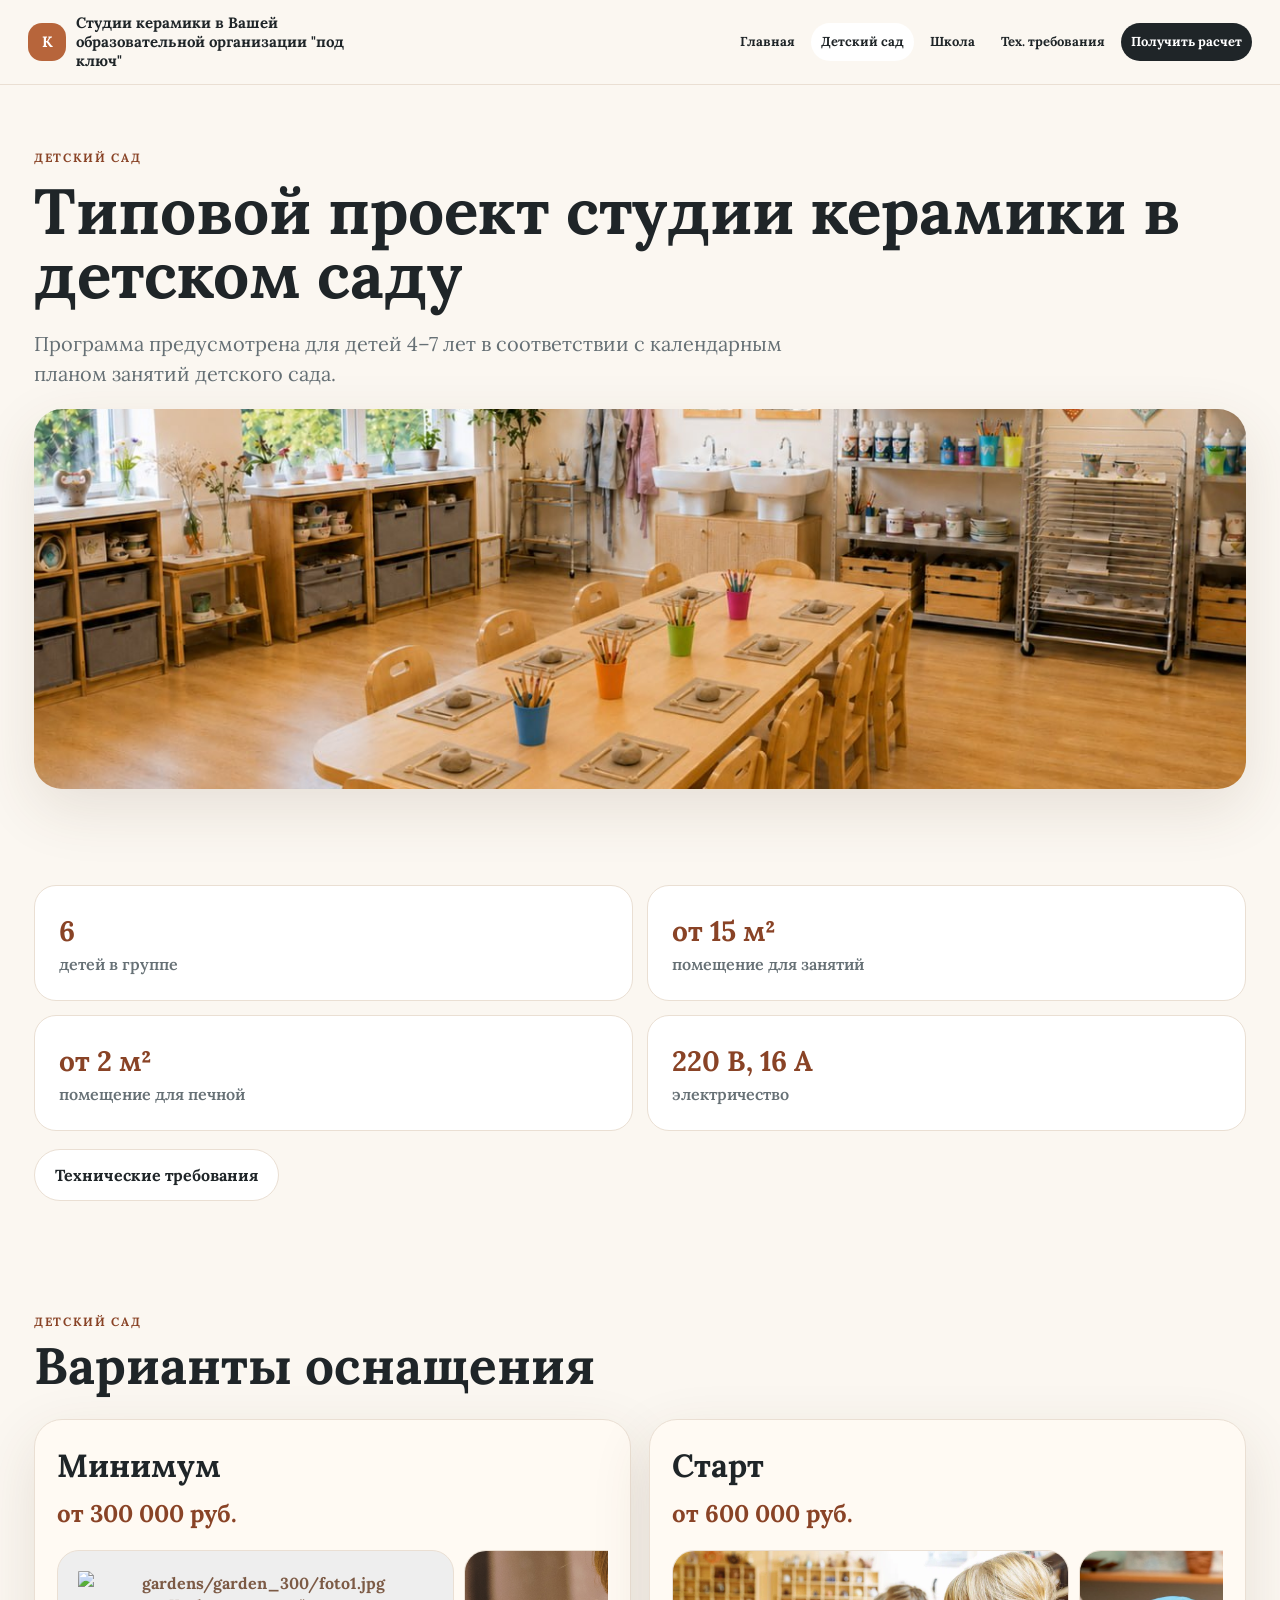
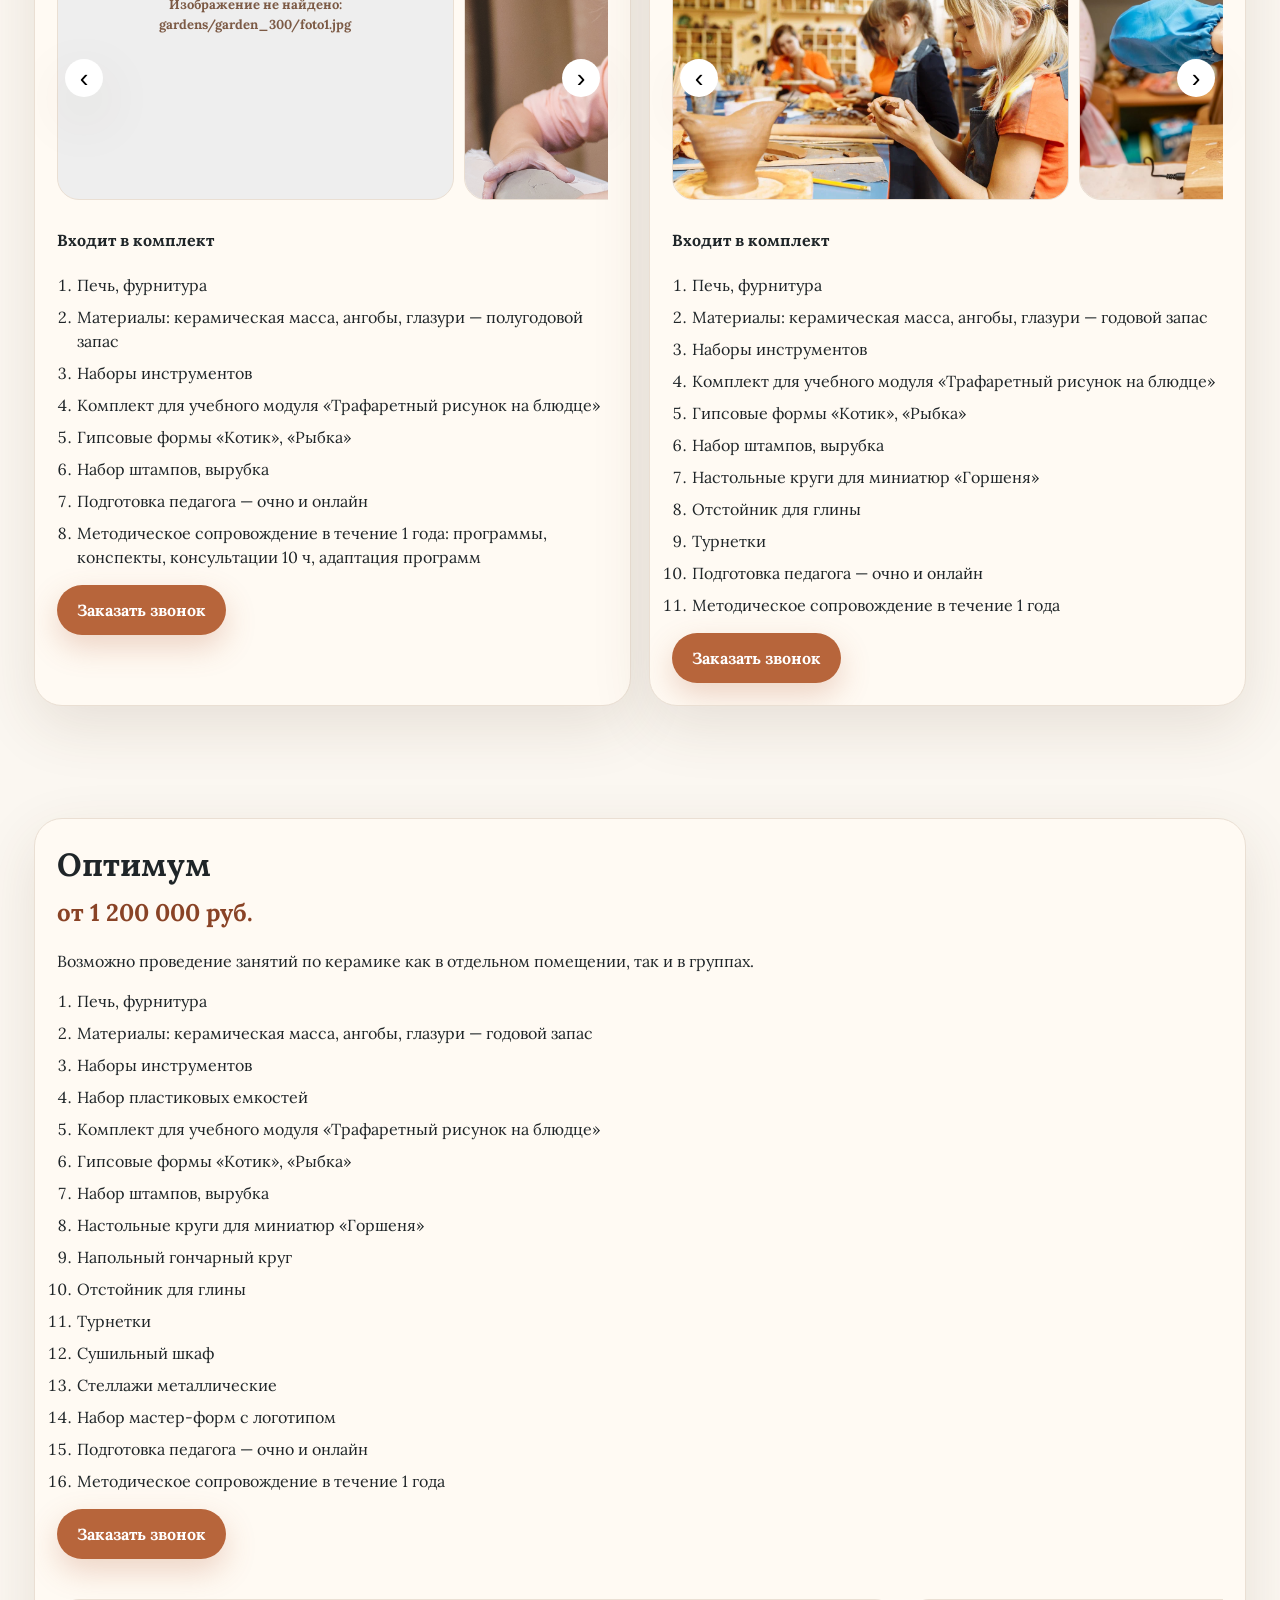
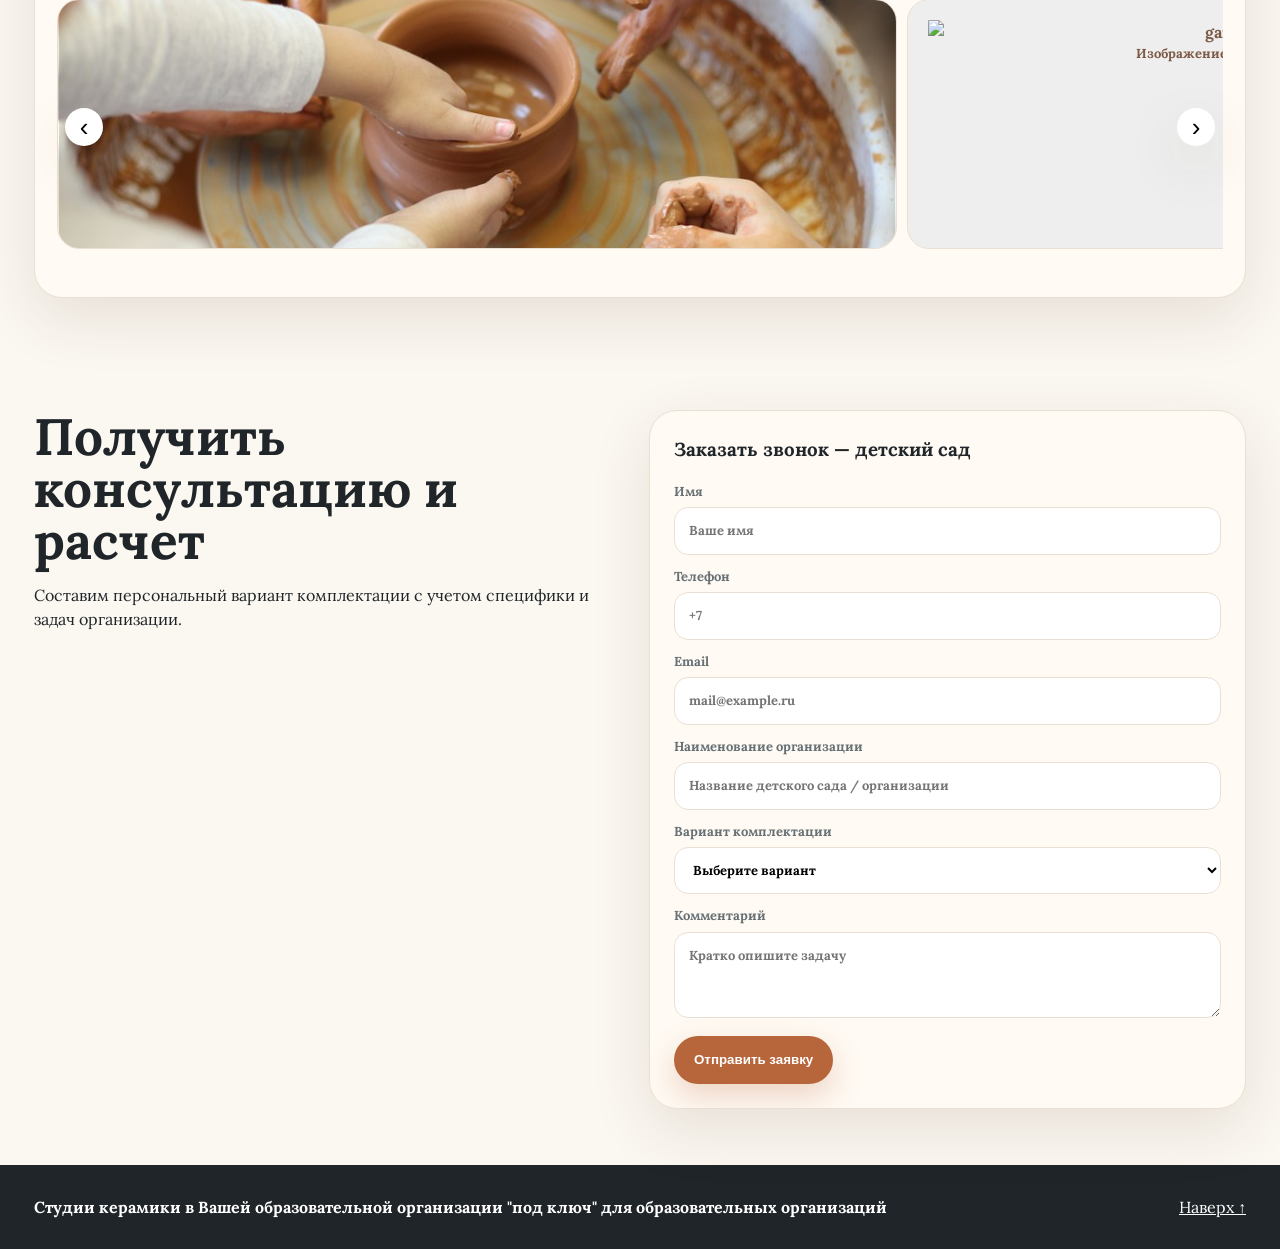
==== detskiy-sad.html @ 3ce7a476 "Publish approved local kindergarten updates" ====
<!doctype html>
<html lang="ru">
<head>
  <meta charset="utf-8">
  <meta name="viewport" content="width=device-width, initial-scale=1">
  <title>Студия керамики в детском саду</title>
  <meta name="description" content="Типовые проекты студий и мастерских керамики для школ и детских садов: оборудование, обучение педагогов, методическое сопровождение.">
  <link rel="preconnect" href="https://fonts.googleapis.com">
  <link rel="preconnect" href="https://fonts.gstatic.com" crossorigin>
  <link href="https://fonts.googleapis.com/css2?family=Lora:wght@400;500;600;700&display=swap" rel="stylesheet">
  <link rel="stylesheet" href="assets/css/styles.css?v=lora-prod">
</head>
<body>

<header class="site-header">
  <a class="brand" href="index.html" aria-label="На главную">
    <span class="brand-mark">К</span><span>Керамические студии</span>
  </a>
  <button class="menu-toggle" aria-label="Открыть меню">☰</button>
  <nav class="main-nav">
    <a class="" href="index.html">Главная</a>
    <a class="active" href="detskiy-sad.html">Детский сад</a>
    <a class="" href="shkola.html">Школа</a>
    <a class="" href="tech.html">Тех. требования</a>
    <a class="nav-cta" href="#consult">Получить расчет</a>
  </nav>
</header>
<main>
<section id="top" class="subhero"><p class="eyebrow">Детский сад</p><h1>Типовой проект студии керамики в детском саду</h1><p class="lead">Программа предусмотрена для детей 4–7 лет в соответствии с календарным планом занятий детского сада.</p><img class="wide-img" src="gardens/kindergarten_layout.jpg" alt="Расстановка детский сад" loading="lazy" data-path="gardens/kindergarten_layout.jpg"></section>
<section class="section"><div class="stat-grid"><div><b>6</b><span>детей в группе</span></div><div><b>от 15 м²</b><span>помещение для занятий</span></div><div><b>от 2 м²</b><span>помещение для печной</span></div><div><b>220 В, 16 А</b><span>электричество</span></div></div><a class="btn btn-secondary" href="tech.html">Технические требования</a></section>
<section class="section"><div class="section-head"><p class="eyebrow">Детский сад</p><h2>Варианты оснащения</h2></div>
  <div class="package-grid">
    <article class="package-card"><h3>Минимум</h3><p class="price">от 300 000 руб.</p><div class="slider"><button class="slider-btn prev" type="button">‹</button><div class="slider-track"><div class="slide"><img class="" src="gardens/garden_300/foto1.jpg" alt="gardens/garden_300/foto1.jpg" loading="lazy" data-path="gardens/garden_300/foto1.jpg"></div><div class="slide"><img class="" src="gardens/garden_300/foto2.jpg" alt="gardens/garden_300/foto2.jpg" loading="lazy" data-path="gardens/garden_300/foto2.jpg"></div><div class="slide"><img class="" src="gardens/garden_300/foto3.jpg" alt="gardens/garden_300/foto3.jpg" loading="lazy" data-path="gardens/garden_300/foto3.jpg"></div><div class="slide"><img class="" src="gardens/garden_300/foto4.jpg" alt="gardens/garden_300/foto4.jpg" loading="lazy" data-path="gardens/garden_300/foto4.jpg"></div><div class="slide"><img class="" src="gardens/garden_300/foto5.jpg" alt="gardens/garden_300/foto5.jpg" loading="lazy" data-path="gardens/garden_300/foto5.jpg"></div><div class="slide"><img class="" src="gardens/garden_300/foto6.jpg" alt="gardens/garden_300/foto6.jpg" loading="lazy" data-path="gardens/garden_300/foto6.jpg"></div></div><button class="slider-btn next" type="button">›</button></div><h4>Входит в комплект</h4><ol class="clean-list"><li>Печь, фурнитура</li><li>Материалы: керамическая масса, ангобы, глазури — полугодовой запас</li><li>Наборы инструментов</li><li>Комплект для учебного модуля «Трафаретный рисунок на блюдце»</li><li>Гипсовые формы «Котик», «Рыбка»</li><li>Набор штампов, вырубка</li><li>Подготовка педагога — очно и онлайн</li><li>Методическое сопровождение в течение 1 года: программы, конспекты, консультации 10 ч, адаптация программ</li></ol><a class="btn btn-primary" href="#sad-form">Заказать звонок</a></article>
    <article class="package-card"><h3>Старт</h3><p class="price">от 600 000 руб.</p><div class="slider"><button class="slider-btn prev" type="button">‹</button><div class="slider-track"><div class="slide"><img class="" src="gardens/garden_600/foto7.jpg" alt="gardens/garden_600/foto7.jpg" loading="lazy" data-path="gardens/garden_600/foto7.jpg"></div><div class="slide"><img class="" src="gardens/garden_600/foto8.jpg" alt="gardens/garden_600/foto8.jpg" loading="lazy" data-path="gardens/garden_600/foto8.jpg"></div><div class="slide"><img class="" src="gardens/garden_600/foto9.jpg" alt="gardens/garden_600/foto9.jpg" loading="lazy" data-path="gardens/garden_600/foto9.jpg"></div><div class="slide"><img class="" src="gardens/garden_600/foto10.jpg" alt="gardens/garden_600/foto10.jpg" loading="lazy" data-path="gardens/garden_600/foto10.jpg"></div><div class="slide"><img class="" src="gardens/garden_600/foto11.jpg" alt="gardens/garden_600/foto11.jpg" loading="lazy" data-path="gardens/garden_600/foto11.jpg"></div><div class="slide"><img class="" src="gardens/garden_600/foto12.jpg" alt="gardens/garden_600/foto12.jpg" loading="lazy" data-path="gardens/garden_600/foto12.jpg"></div></div><button class="slider-btn next" type="button">›</button></div><h4>Входит в комплект</h4><ol class="clean-list"><li>Печь, фурнитура</li><li>Материалы: керамическая масса, ангобы, глазури — годовой запас</li><li>Наборы инструментов</li><li>Комплект для учебного модуля «Трафаретный рисунок на блюдце»</li><li>Гипсовые формы «Котик», «Рыбка»</li><li>Набор штампов, вырубка</li><li>Настольные круги для миниатюр «Горшеня»</li><li>Отстойник для глины</li><li>Турнетки</li><li>Подготовка педагога — очно и онлайн</li><li>Методическое сопровождение в течение 1 года</li></ol><a class="btn btn-primary" href="#sad-form">Заказать звонок</a></article>
  </div>
</section>
<section class="section"><article class="package-card package-wide"><div><h3>Оптимум</h3><p class="price">от 1 200 000 руб.</p><p>Возможно проведение занятий по керамике как в отдельном помещении, так и в группах.</p><ol class="clean-list"><li>Печь, фурнитура</li><li>Материалы: керамическая масса, ангобы, глазури — годовой запас</li><li>Наборы инструментов</li><li>Набор пластиковых емкостей</li><li>Комплект для учебного модуля «Трафаретный рисунок на блюдце»</li><li>Гипсовые формы «Котик», «Рыбка»</li><li>Набор штампов, вырубка</li><li>Настольные круги для миниатюр «Горшеня»</li><li>Напольный гончарный круг</li><li>Отстойник для глины</li><li>Турнетки</li><li>Сушильный шкаф</li><li>Стеллажи металлические</li><li>Набор мастер-форм с логотипом</li><li>Подготовка педагога — очно и онлайн</li><li>Методическое сопровождение в течение 1 года</li></ol><a class="btn btn-primary" href="#sad-form">Заказать звонок</a></div><div><div class="slider"><button class="slider-btn prev" type="button">‹</button><div class="slider-track"><div class="slide"><img class="" src="gardens/garden_1200/foto13.jpg" alt="gardens/garden_1200/foto13.jpg" loading="lazy" data-path="gardens/garden_1200/foto13.jpg"></div><div class="slide"><img class="" src="gardens/garden_1200/foto14.jpg" alt="gardens/garden_1200/foto14.jpg" loading="lazy" data-path="gardens/garden_1200/foto14.jpg"></div><div class="slide"><img class="" src="gardens/garden_1200/foto15.jpg" alt="gardens/garden_1200/foto15.jpg" loading="lazy" data-path="gardens/garden_1200/foto15.jpg"></div><div class="slide"><img class="" src="gardens/garden_1200/foto16.jpg" alt="gardens/garden_1200/foto16.jpg" loading="lazy" data-path="gardens/garden_1200/foto16.jpg"></div><div class="slide"><img class="" src="gardens/garden_1200/foto17.jpg" alt="gardens/garden_1200/foto17.jpg" loading="lazy" data-path="gardens/garden_1200/foto17.jpg"></div><div class="slide"><img class="" src="gardens/garden_1200/foto18.jpg" alt="gardens/garden_1200/foto18.jpg" loading="lazy" data-path="gardens/garden_1200/foto18.jpg"></div></div><button class="slider-btn next" type="button">›</button></div></div></article></section>
<section id="consult" class="section form-section"><div class="section-head"><h2>Получить консультацию и расчет</h2><p>Составим персональный вариант комплектации с учетом специфики и задач организации.</p></div>
<form id="sad-form" class="lead-form" action="https://formsubmit.co/ooo.dhc.tvorec@gmail.com" method="POST">
  <input type="hidden" name="_subject" value="Заявка с EDUCERAMIC_GARDEN">
  <h3>Заказать звонок — детский сад</h3>
  <label>Имя<input name="name" type="text" placeholder="Ваше имя"></label>
  <label>Телефон<input name="phone" type="tel" placeholder="+7"></label>
  <label>Email<input name="email" type="email" placeholder="mail@example.ru"></label>
  <label>Наименование организации<input name="org" type="text" placeholder="Название детского сада / организации"></label>
  <label>Вариант комплектации<select name="Вариант комплектации" required>
    <option value="" selected disabled hidden>Выберите вариант</option>
    <option value="Минимум">Минимум</option>
    <option value="Старт">Старт</option>
    <option value="Оптимум">Оптимум</option>
  </select></label>
  <label>Комментарий<textarea name="comment" rows="3" placeholder="Кратко опишите задачу"></textarea></label>
  <button class="btn btn-primary" type="submit">Отправить заявку</button>
</form></section>
</main>
<footer class="footer">
  <div>
    <strong>Керамические студии для образовательных организаций</strong>
  </div>
  <a href="#top">Наверх ↑</a>
</footer>
<script src="assets/js/main.js?v=forms-menu-close"></script>
</body>
</html>
---- assets/css/styles.css ----
:root{--bg:#fbf7f1;--card:#fffaf3;--text:#1f2528;--muted:#667075;--line:#eadfd3;--accent:#b7653b;--accent-dark:#894326;--green:#556b4f;--shadow:0 20px 60px rgba(80,55,35,.12);--radius:28px}*{box-sizing:border-box}html{scroll-behavior:smooth}body{margin:0;font-family:Lora,Georgia,serif;color:var(--text);background:var(--bg);line-height:1.5}.site-header{position:sticky;top:0;z-index:50;display:flex;align-items:center;justify-content:space-between;gap:20px;padding:16px clamp(18px,4vw,52px);background:rgba(251,247,241,.86);backdrop-filter:blur(18px);border-bottom:1px solid var(--line)}.brand{display:flex;align-items:center;gap:10px;color:var(--text);font-weight:800;text-decoration:none}.brand-mark{display:grid;place-items:center;width:38px;height:38px;border-radius:14px;background:var(--accent);color:#fff;flex:0 0 auto}.main-nav{display:flex;align-items:center;gap:12px}.main-nav a{color:var(--text);text-decoration:none;font-weight:700;font-size:14px;padding:10px 12px;border-radius:999px}.main-nav a.active,.main-nav a:hover{background:#fff}.nav-cta{background:var(--text)!important;color:#fff!important}.menu-toggle{display:none;border:0;background:#fff;border-radius:12px;font-size:24px;padding:8px 12px}.hero{display:grid;grid-template-columns:1.1fr .9fr;gap:40px;align-items:center;min-height:calc(100vh - 80px);padding:70px clamp(18px,5vw,76px)}.hero h1,.subhero h1,.section h2,.package-card h3,.choice-card h3,.benefits h3,.lead-form h3,.tech-card h2{font-family:Lora,Georgia,serif;font-weight:700}.hero h1,.subhero h1{font-size:clamp(36px,6vw,76px);line-height:.95;margin:12px 0 22px}.lead{font-family:Lora,Georgia,serif;font-size:clamp(18px,2.4vw,24px);color:var(--muted);max-width:760px}.eyebrow{margin:0 0 8px;text-transform:uppercase;letter-spacing:.14em;color:var(--accent-dark);font-size:12px;font-weight:800}.actions{display:flex;flex-wrap:wrap;gap:12px;margin:28px 0}.btn{display:inline-flex;align-items:center;justify-content:center;min-height:48px;border-radius:999px;padding:13px 20px;text-decoration:none;font-weight:800;border:0;cursor:pointer}.btn-primary{background:var(--accent);color:#fff;box-shadow:0 12px 30px rgba(183,101,59,.25)}.btn-secondary,.btn-card{background:#fff;color:var(--text);border:1px solid var(--line)}.text-link{display:inline-block;margin-top:12px;color:var(--accent-dark);font-weight:800}.hero-card,.package-card,.tech-card,.choice-card,.lead-form,.benefits>div{background:var(--card);border:1px solid var(--line);border-radius:var(--radius);box-shadow:var(--shadow);overflow:hidden}.hero-img,.wide-img{width:100%;height:520px;object-fit:cover;background:#eee}.wide-img{height:420px;border-radius:var(--radius);box-shadow:var(--shadow)}.logo-row{display:flex;flex-wrap:wrap;gap:12px;margin-top:26px}.logo-row img{height:52px;max-width:180px;object-fit:contain;background:#fff;border-radius:16px;padding:8px;border:1px solid var(--line)}.section{padding:70px clamp(18px,5vw,76px)}.section-alt{background:#f0e7dc}.section-head{max-width:780px;margin-bottom:28px}.section h2{font-size:clamp(28px,4vw,52px);line-height:1.02;margin:0 0 16px}.choice-grid,.package-grid,.tech-grid{display:grid;grid-template-columns:repeat(2,minmax(0,1fr));gap:24px}.choice-card{display:grid;grid-template-columns:42% 1fr;gap:18px;padding:16px;align-items:center}.choice-card img{width:100%;height:260px;object-fit:cover;border-radius:22px;background:#eee}.split{display:grid;grid-template-columns:1fr 1fr;gap:30px;align-items:center}.feature-grid{display:grid;grid-template-columns:repeat(2,1fr);gap:12px}.feature-grid div,.stat-grid div{background:#fff;border:1px solid var(--line);padding:24px;border-radius:22px;font-weight:800}.benefits{display:grid;grid-template-columns:repeat(3,1fr);gap:18px}.benefits>div{padding:26px}.subhero{padding:80px clamp(18px,5vw,76px) 40px}.stat-grid{display:grid;grid-template-columns:repeat(4,1fr);gap:14px;margin-bottom:18px}.stat-grid b{display:block;font-size:28px;color:var(--accent-dark)}.stat-grid span{color:var(--muted);font-weight:600}.package-card{padding:24px}.package-wide{display:grid;grid-template-columns:1fr 1fr;gap:24px}.package-card h3{font-size:32px;margin:0 0 6px}.price{font-size:24px;font-weight:900;color:var(--accent-dark);margin:0 0 18px}.clean-list{padding-left:20px}.clean-list li,.simple-list li{margin:8px 0}.simple-list{padding-left:18px}.two-cols{display:grid;grid-template-columns:1fr .85fr;gap:20px}.slider{position:relative;margin:16px 0 20px}.slider-track{display:flex;overflow-x:auto;scroll-snap-type:x mandatory;gap:10px;scrollbar-width:thin}.slide{min-width:78%;scroll-snap-align:start}.slide img{width:100%;height:280px;object-fit:cover;border-radius:22px;background:#eee;border:1px solid var(--line)}.slider-btn{position:absolute;top:50%;transform:translateY(-50%);z-index:2;width:38px;height:38px;border:0;border-radius:999px;background:#fff;box-shadow:var(--shadow);font-size:26px;cursor:pointer}.slider-btn.prev{left:8px}.slider-btn.next{right:8px}.form-section{display:grid;grid-template-columns:repeat(auto-fit,minmax(280px,1fr));gap:18px;align-items:start}.lead-form{padding:24px}.lead-form h3{margin-top:0}.lead-form label{display:block;font-size:13px;font-weight:800;color:var(--muted);margin:12px 0}.lead-form input,.lead-form select,.lead-form textarea{width:100%;margin-top:6px;padding:13px 14px;border-radius:14px;border:1px solid var(--line);font:inherit;background:#fff}.tech-card{padding:28px}.footer{display:flex;justify-content:space-between;gap:24px;padding:34px clamp(18px,5vw,76px);background:#1f2528;color:#fff}.footer a{color:#fff}.image-missing{display:grid!important;place-items:center!important;text-align:center;padding:20px;background:linear-gradient(135deg,#efe5d8,#fff7ed);color:#7c5a45;font-weight:800;border:1px dashed #caa489}.image-missing::after{content:'Изображение не найдено: ' attr(data-path);font-size:13px}@media (max-width:860px){.menu-toggle{display:block}.main-nav{display:none;position:absolute;top:70px;left:18px;right:18px;flex-direction:column;align-items:stretch;background:#fff;border:1px solid var(--line);border-radius:22px;padding:14px;box-shadow:var(--shadow)}.main-nav.open{display:flex}.hero{grid-template-columns:1fr;padding-top:44px;min-height:auto}.hero-img,.wide-img{height:320px}.choice-grid,.package-grid,.tech-grid,.split,.package-wide,.two-cols{grid-template-columns:1fr}.choice-card{grid-template-columns:1fr}.benefits,.stat-grid{grid-template-columns:1fr}.section{padding:48px 18px}.subhero{padding:54px 18px 28px}.slide{min-width:88%}.slide img{height:240px}.footer{display:block}.main-nav a{font-size:16px}.hero h1,.subhero h1{font-size:42px}.logo-row img{height:46px}}

@media (min-width:861px) and (max-width:1280px){
  .site-header{padding:14px 28px;gap:14px}
  .brand{max-width:340px;font-size:15px;line-height:1.25}
  .main-nav{gap:6px}
  .main-nav a{font-size:13px;padding:9px 10px}
  .hero{grid-template-columns:minmax(0,1fr) minmax(360px,.86fr);gap:28px;min-height:auto;padding:56px 34px}
  .hero h1,.subhero h1{font-size:clamp(44px,5.2vw,64px);line-height:1}
  .lead{font-size:20px}
  .hero-img{height:430px}
  .wide-img{height:380px}
  .section{padding:56px 34px}
  .subhero{padding:64px 34px 34px}
  .choice-grid,.package-grid,.tech-grid{gap:18px}
  .choice-card{grid-template-columns:1fr;align-content:start}
  .choice-card img{height:220px}
  .stat-grid{grid-template-columns:repeat(2,1fr)}
  .package-card{padding:22px}
  .package-wide,.two-cols{grid-template-columns:1fr}
  .slide{min-width:72%}
  .slide img{height:250px}
  .footer{padding:30px 34px}
}

@media (max-width:640px){
  :root{--radius:20px}
  body{font-size:15px}
  .site-header{align-items:flex-start;gap:12px;padding:12px 18px}
  .brand{min-width:0;max-width:calc(100vw - 104px);font-size:17px;line-height:1.25}
  .brand-mark{width:42px;height:42px;border-radius:16px;font-size:20px}
  .menu-toggle{width:52px;height:52px;padding:0;border-radius:16px;flex:0 0 auto}
  .main-nav{top:70px;left:12px;right:12px;border-radius:18px}
  .main-nav a{padding:13px 14px}
  .nav-cta{text-align:center}
  .hero{gap:30px;padding:38px 18px 48px}
  .hero h1,.subhero h1{font-size:38px;line-height:1.04;margin-bottom:18px}
  .lead{font-size:18px;line-height:1.55}
  .eyebrow{font-size:11px;line-height:1.4}
  .actions{display:grid;grid-template-columns:1fr;gap:12px;margin:24px 0}
  .btn{width:100%;min-height:50px;padding:13px 16px;text-align:center}
  .logo-row{display:grid;grid-template-columns:repeat(3,minmax(0,1fr));gap:10px}
  .logo-row img{width:100%;height:48px;max-width:none;padding:7px;border-radius:14px}
  .hero-img,.wide-img{height:300px;border-radius:20px}
  .section{padding:46px 18px}
  .section h2{font-size:34px;line-height:1.08}
  .choice-card,.package-card,.tech-card,.lead-form,.benefits>div{border-radius:20px}
  .choice-card{padding:14px;gap:14px}
  .choice-card img{height:220px;border-radius:16px}
  .feature-grid{grid-template-columns:1fr}
  .feature-grid div,.stat-grid div{padding:20px;border-radius:18px}
  .package-card{padding:18px}
  .package-card h3{font-size:30px}
  .price{font-size:22px}
  .clean-list,.simple-list{padding-left:18px}
  .slide{min-width:92%}
  .slide img{height:220px;border-radius:16px}
  .slider-btn{width:34px;height:34px;font-size:24px}
  .form-section{grid-template-columns:1fr;gap:14px}
  .lead-form input,.lead-form select,.lead-form textarea{border-radius:12px}
  .footer{padding:28px 18px}
}

@media (max-width:420px){
  .brand{font-size:15px;max-width:calc(100vw - 92px)}
  .brand-mark{width:38px;height:38px}
  .menu-toggle{width:46px;height:46px}
  .hero h1,.subhero h1{font-size:34px}
  .hero-img,.wide-img{height:260px}
  .choice-card img,.slide img{height:200px}
  .logo-row img{height:44px}
}

.brand-stack{display:flex;flex-direction:column;gap:10px;min-width:0}
.header-logo-row{margin-top:0}
.header-logo-row img{height:44px}
@media (max-width:860px){
  .brand-stack{max-width:calc(100vw - 104px)}
  .header-logo-row{grid-template-columns:repeat(3,minmax(0,1fr));max-width:100%}
}
@media (max-width:420px){
  .brand-stack{max-width:calc(100vw - 92px)}
  .header-logo-row img{height:40px}
}
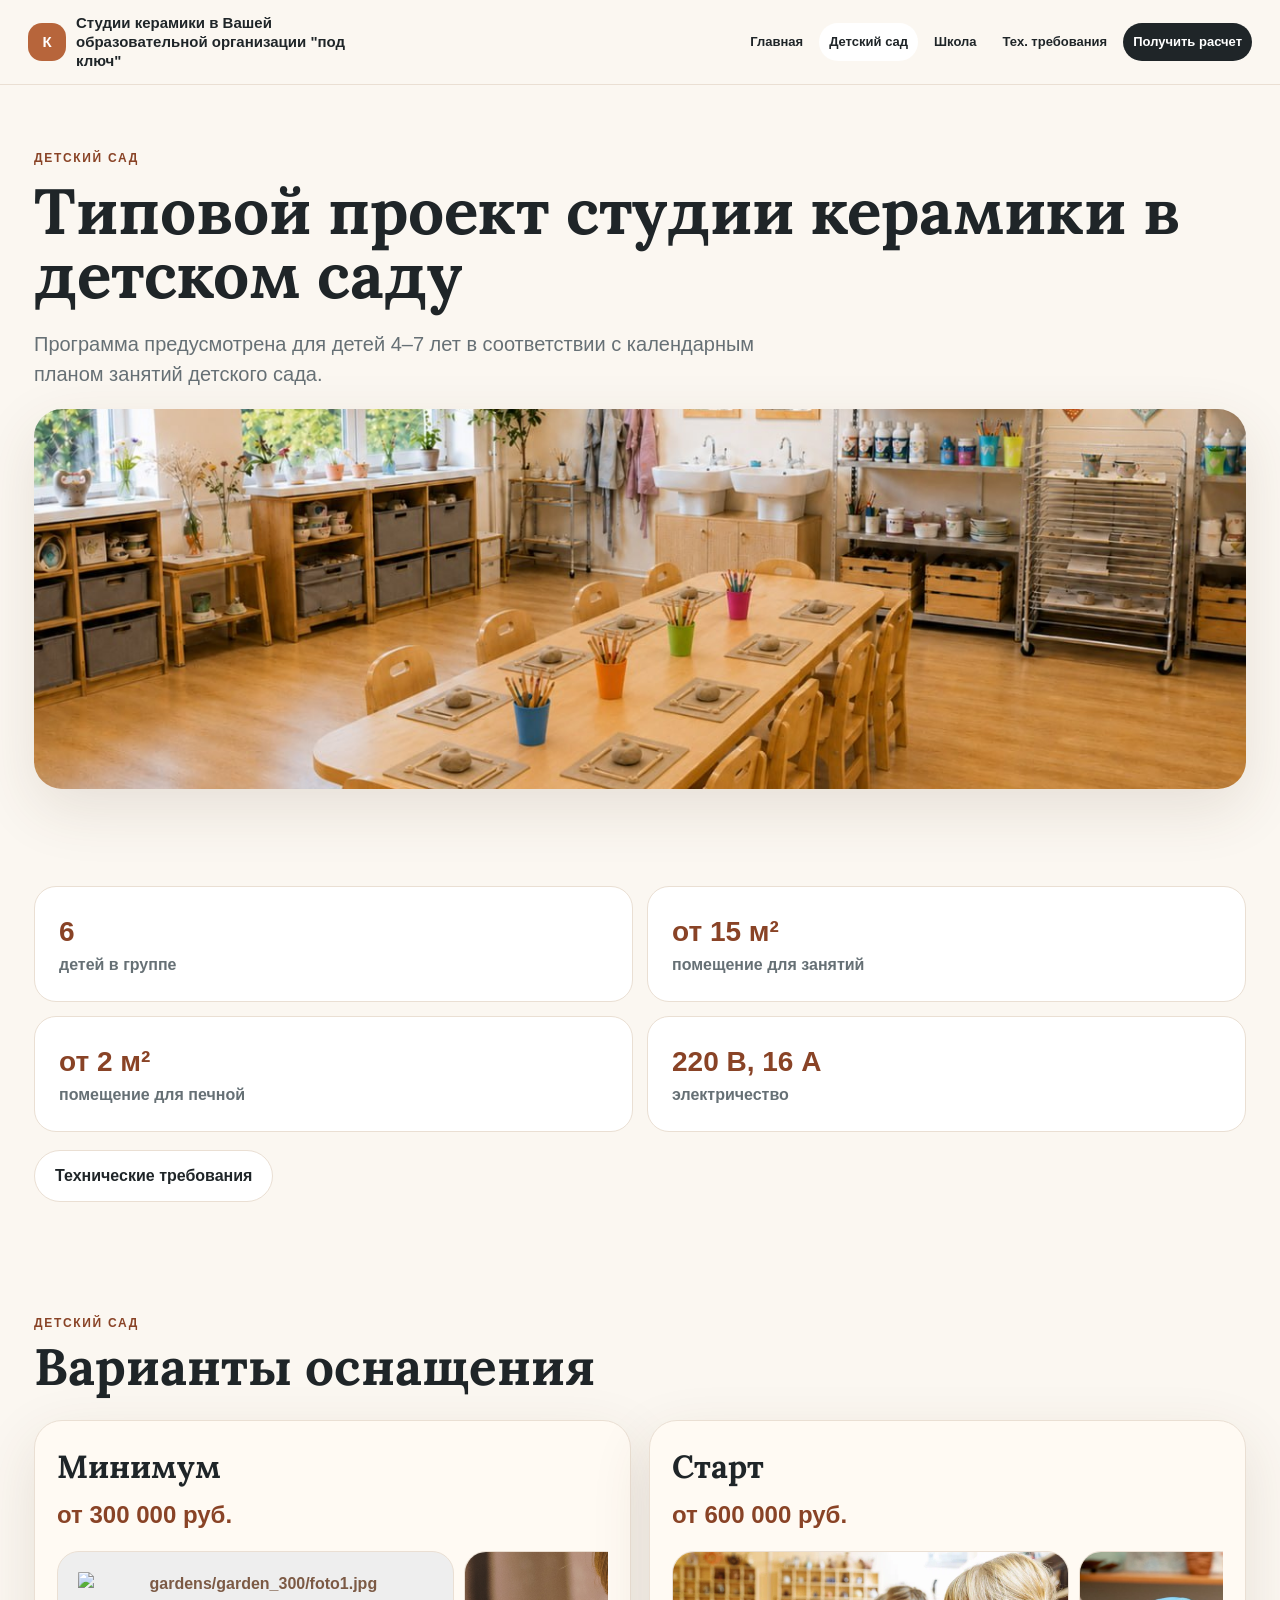
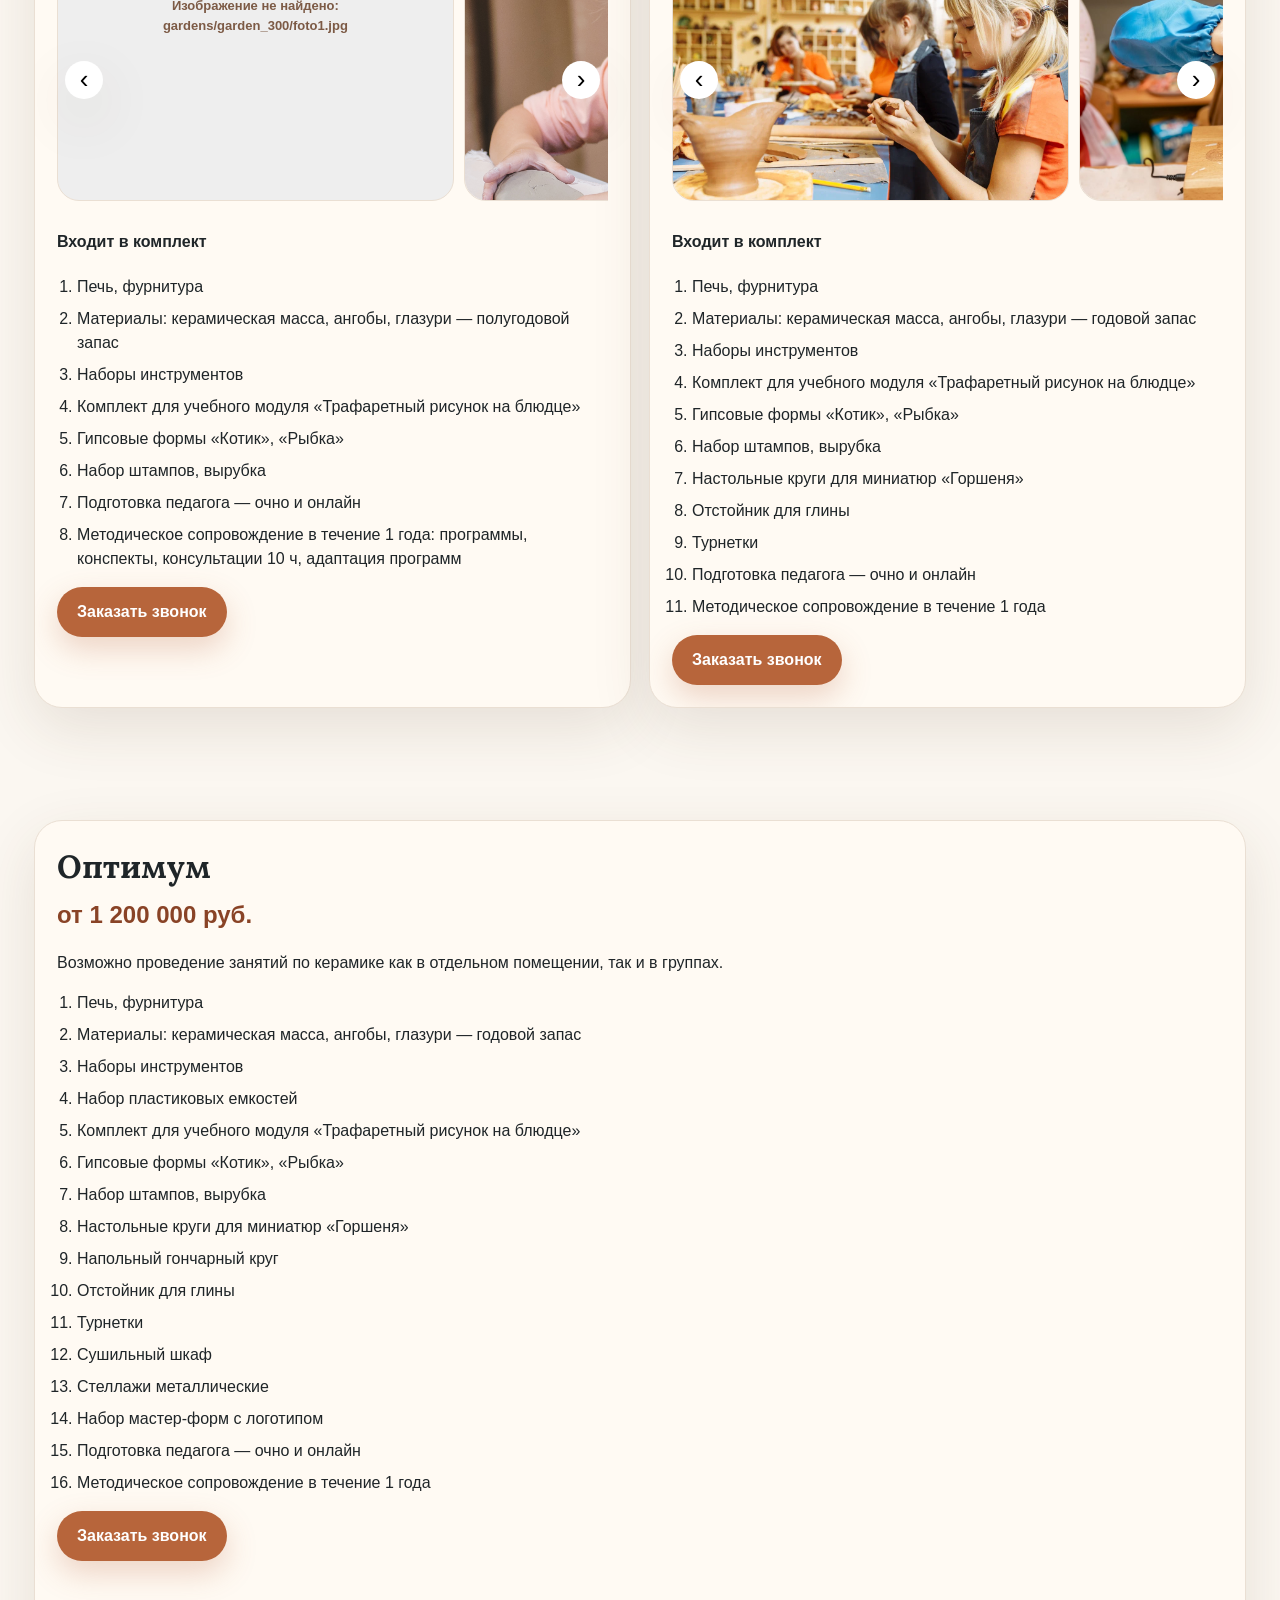
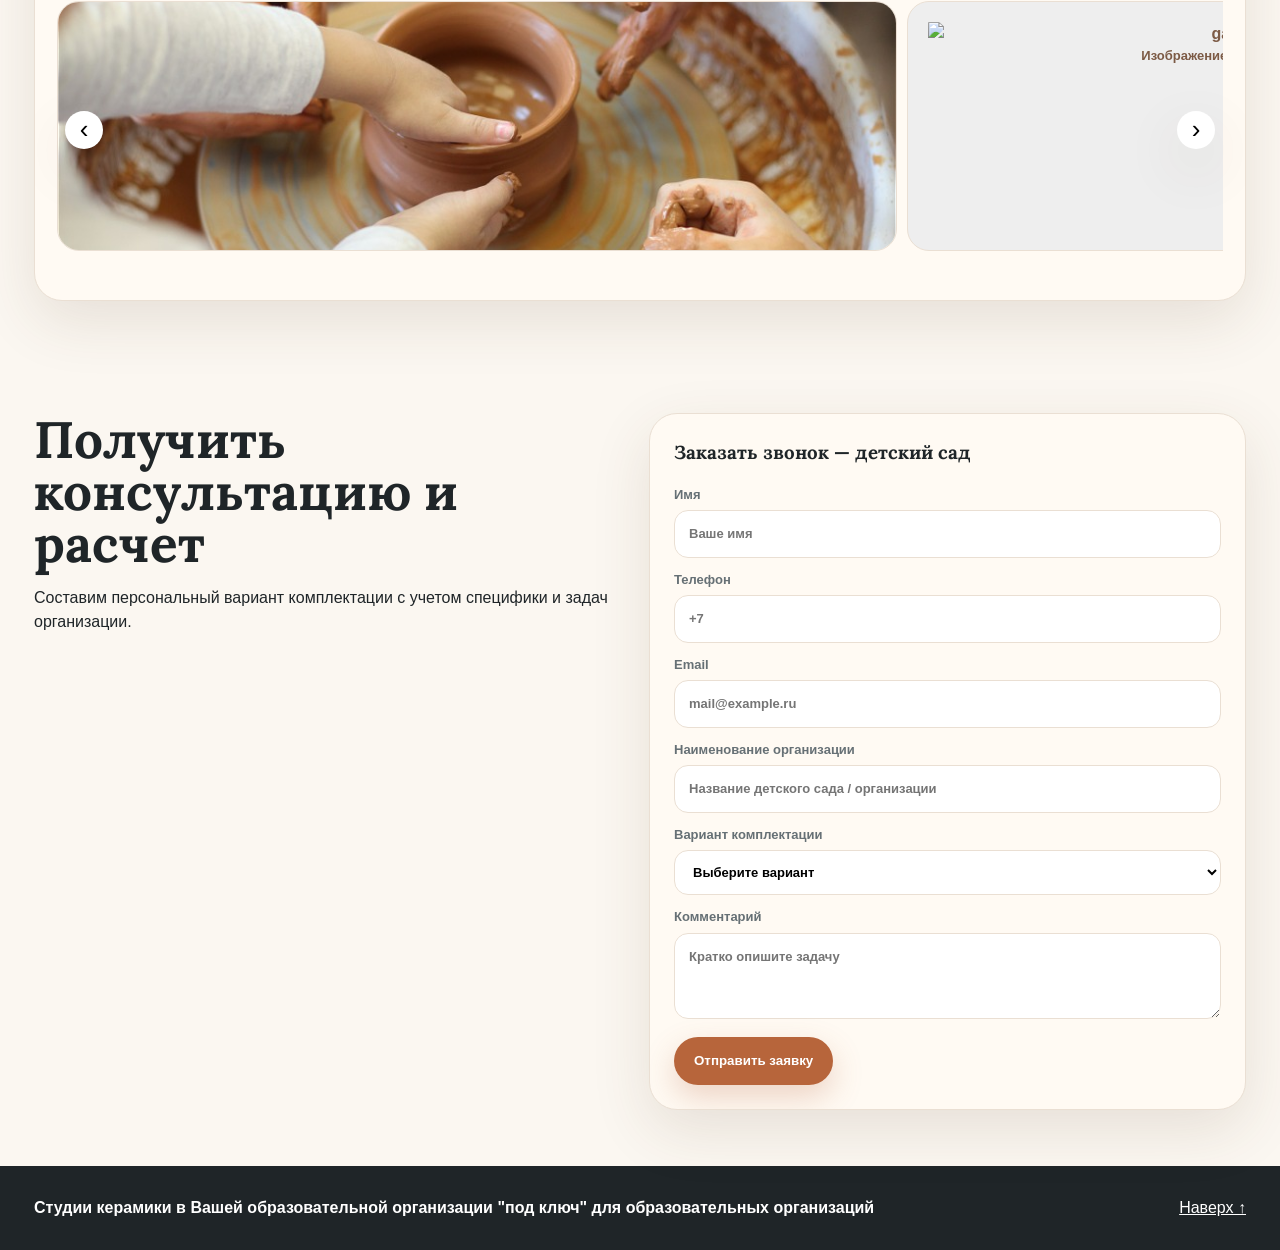
==== commit 07fdbe95: "Publish form_submit branch to main" ====
--- a/detskiy-sad.html
+++ b/detskiy-sad.html
@@ -8,7 +8,7 @@
   <link rel="preconnect" href="https://fonts.googleapis.com">
   <link rel="preconnect" href="https://fonts.gstatic.com" crossorigin>
   <link href="https://fonts.googleapis.com/css2?family=Lora:wght@400;500;600;700&display=swap" rel="stylesheet">
-  <link rel="stylesheet" href="assets/css/styles.css?v=lora-prod">
+  <link rel="stylesheet" href="assets/css/styles.css?v=lora-all">
 </head>
 <body>
 
@@ -36,15 +36,14 @@
 </section>
 <section class="section"><article class="package-card package-wide"><div><h3>Оптимум</h3><p class="price">от 1 200 000 руб.</p><p>Возможно проведение занятий по керамике как в отдельном помещении, так и в группах.</p><ol class="clean-list"><li>Печь, фурнитура</li><li>Материалы: керамическая масса, ангобы, глазури — годовой запас</li><li>Наборы инструментов</li><li>Набор пластиковых емкостей</li><li>Комплект для учебного модуля «Трафаретный рисунок на блюдце»</li><li>Гипсовые формы «Котик», «Рыбка»</li><li>Набор штампов, вырубка</li><li>Настольные круги для миниатюр «Горшеня»</li><li>Напольный гончарный круг</li><li>Отстойник для глины</li><li>Турнетки</li><li>Сушильный шкаф</li><li>Стеллажи металлические</li><li>Набор мастер-форм с логотипом</li><li>Подготовка педагога — очно и онлайн</li><li>Методическое сопровождение в течение 1 года</li></ol><a class="btn btn-primary" href="#sad-form">Заказать звонок</a></div><div><div class="slider"><button class="slider-btn prev" type="button">‹</button><div class="slider-track"><div class="slide"><img class="" src="gardens/garden_1200/foto13.jpg" alt="gardens/garden_1200/foto13.jpg" loading="lazy" data-path="gardens/garden_1200/foto13.jpg"></div><div class="slide"><img class="" src="gardens/garden_1200/foto14.jpg" alt="gardens/garden_1200/foto14.jpg" loading="lazy" data-path="gardens/garden_1200/foto14.jpg"></div><div class="slide"><img class="" src="gardens/garden_1200/foto15.jpg" alt="gardens/garden_1200/foto15.jpg" loading="lazy" data-path="gardens/garden_1200/foto15.jpg"></div><div class="slide"><img class="" src="gardens/garden_1200/foto16.jpg" alt="gardens/garden_1200/foto16.jpg" loading="lazy" data-path="gardens/garden_1200/foto16.jpg"></div><div class="slide"><img class="" src="gardens/garden_1200/foto17.jpg" alt="gardens/garden_1200/foto17.jpg" loading="lazy" data-path="gardens/garden_1200/foto17.jpg"></div><div class="slide"><img class="" src="gardens/garden_1200/foto18.jpg" alt="gardens/garden_1200/foto18.jpg" loading="lazy" data-path="gardens/garden_1200/foto18.jpg"></div></div><button class="slider-btn next" type="button">›</button></div></div></article></section>
 <section id="consult" class="section form-section"><div class="section-head"><h2>Получить консультацию и расчет</h2><p>Составим персональный вариант комплектации с учетом специфики и задач организации.</p></div>
-<form id="sad-form" class="lead-form" action="https://formsubmit.co/ooo.dhc.tvorec@gmail.com" method="POST">
-  <input type="hidden" name="_subject" value="Заявка с EDUCERAMIC_GARDEN">
+<form id="sad-form" class="lead-form" action="https://formsubmit.co/info@razvitiekeramiki.ru" method="POST">
   <h3>Заказать звонок — детский сад</h3>
   <label>Имя<input name="name" type="text" placeholder="Ваше имя"></label>
   <label>Телефон<input name="phone" type="tel" placeholder="+7"></label>
   <label>Email<input name="email" type="email" placeholder="mail@example.ru"></label>
   <label>Наименование организации<input name="org" type="text" placeholder="Название детского сада / организации"></label>
   <label>Вариант комплектации<select name="Вариант комплектации" required>
-    <option value="" selected disabled hidden>Выберите вариант</option>
+    <option value="">Выберите вариант</option>
     <option value="Минимум">Минимум</option>
     <option value="Старт">Старт</option>
     <option value="Оптимум">Оптимум</option>
@@ -59,6 +58,6 @@
   </div>
   <a href="#top">Наверх ↑</a>
 </footer>
-<script src="assets/js/main.js?v=forms-menu-close"></script>
+<script src="assets/js/main.js?v=site-update"></script>
 </body>
 </html>
--- a/assets/css/styles.css
+++ b/assets/css/styles.css
@@ -1,5 +1,5 @@
 
-:root{--bg:#fbf7f1;--card:#fffaf3;--text:#1f2528;--muted:#667075;--line:#eadfd3;--accent:#b7653b;--accent-dark:#894326;--green:#556b4f;--shadow:0 20px 60px rgba(80,55,35,.12);--radius:28px}*{box-sizing:border-box}html{scroll-behavior:smooth}body{margin:0;font-family:Lora,Georgia,serif;color:var(--text);background:var(--bg);line-height:1.5}.site-header{position:sticky;top:0;z-index:50;display:flex;align-items:center;justify-content:space-between;gap:20px;padding:16px clamp(18px,4vw,52px);background:rgba(251,247,241,.86);backdrop-filter:blur(18px);border-bottom:1px solid var(--line)}.brand{display:flex;align-items:center;gap:10px;color:var(--text);font-weight:800;text-decoration:none}.brand-mark{display:grid;place-items:center;width:38px;height:38px;border-radius:14px;background:var(--accent);color:#fff;flex:0 0 auto}.main-nav{display:flex;align-items:center;gap:12px}.main-nav a{color:var(--text);text-decoration:none;font-weight:700;font-size:14px;padding:10px 12px;border-radius:999px}.main-nav a.active,.main-nav a:hover{background:#fff}.nav-cta{background:var(--text)!important;color:#fff!important}.menu-toggle{display:none;border:0;background:#fff;border-radius:12px;font-size:24px;padding:8px 12px}.hero{display:grid;grid-template-columns:1.1fr .9fr;gap:40px;align-items:center;min-height:calc(100vh - 80px);padding:70px clamp(18px,5vw,76px)}.hero h1,.subhero h1,.section h2,.package-card h3,.choice-card h3,.benefits h3,.lead-form h3,.tech-card h2{font-family:Lora,Georgia,serif;font-weight:700}.hero h1,.subhero h1{font-size:clamp(36px,6vw,76px);line-height:.95;margin:12px 0 22px}.lead{font-family:Lora,Georgia,serif;font-size:clamp(18px,2.4vw,24px);color:var(--muted);max-width:760px}.eyebrow{margin:0 0 8px;text-transform:uppercase;letter-spacing:.14em;color:var(--accent-dark);font-size:12px;font-weight:800}.actions{display:flex;flex-wrap:wrap;gap:12px;margin:28px 0}.btn{display:inline-flex;align-items:center;justify-content:center;min-height:48px;border-radius:999px;padding:13px 20px;text-decoration:none;font-weight:800;border:0;cursor:pointer}.btn-primary{background:var(--accent);color:#fff;box-shadow:0 12px 30px rgba(183,101,59,.25)}.btn-secondary,.btn-card{background:#fff;color:var(--text);border:1px solid var(--line)}.text-link{display:inline-block;margin-top:12px;color:var(--accent-dark);font-weight:800}.hero-card,.package-card,.tech-card,.choice-card,.lead-form,.benefits>div{background:var(--card);border:1px solid var(--line);border-radius:var(--radius);box-shadow:var(--shadow);overflow:hidden}.hero-img,.wide-img{width:100%;height:520px;object-fit:cover;background:#eee}.wide-img{height:420px;border-radius:var(--radius);box-shadow:var(--shadow)}.logo-row{display:flex;flex-wrap:wrap;gap:12px;margin-top:26px}.logo-row img{height:52px;max-width:180px;object-fit:contain;background:#fff;border-radius:16px;padding:8px;border:1px solid var(--line)}.section{padding:70px clamp(18px,5vw,76px)}.section-alt{background:#f0e7dc}.section-head{max-width:780px;margin-bottom:28px}.section h2{font-size:clamp(28px,4vw,52px);line-height:1.02;margin:0 0 16px}.choice-grid,.package-grid,.tech-grid{display:grid;grid-template-columns:repeat(2,minmax(0,1fr));gap:24px}.choice-card{display:grid;grid-template-columns:42% 1fr;gap:18px;padding:16px;align-items:center}.choice-card img{width:100%;height:260px;object-fit:cover;border-radius:22px;background:#eee}.split{display:grid;grid-template-columns:1fr 1fr;gap:30px;align-items:center}.feature-grid{display:grid;grid-template-columns:repeat(2,1fr);gap:12px}.feature-grid div,.stat-grid div{background:#fff;border:1px solid var(--line);padding:24px;border-radius:22px;font-weight:800}.benefits{display:grid;grid-template-columns:repeat(3,1fr);gap:18px}.benefits>div{padding:26px}.subhero{padding:80px clamp(18px,5vw,76px) 40px}.stat-grid{display:grid;grid-template-columns:repeat(4,1fr);gap:14px;margin-bottom:18px}.stat-grid b{display:block;font-size:28px;color:var(--accent-dark)}.stat-grid span{color:var(--muted);font-weight:600}.package-card{padding:24px}.package-wide{display:grid;grid-template-columns:1fr 1fr;gap:24px}.package-card h3{font-size:32px;margin:0 0 6px}.price{font-size:24px;font-weight:900;color:var(--accent-dark);margin:0 0 18px}.clean-list{padding-left:20px}.clean-list li,.simple-list li{margin:8px 0}.simple-list{padding-left:18px}.two-cols{display:grid;grid-template-columns:1fr .85fr;gap:20px}.slider{position:relative;margin:16px 0 20px}.slider-track{display:flex;overflow-x:auto;scroll-snap-type:x mandatory;gap:10px;scrollbar-width:thin}.slide{min-width:78%;scroll-snap-align:start}.slide img{width:100%;height:280px;object-fit:cover;border-radius:22px;background:#eee;border:1px solid var(--line)}.slider-btn{position:absolute;top:50%;transform:translateY(-50%);z-index:2;width:38px;height:38px;border:0;border-radius:999px;background:#fff;box-shadow:var(--shadow);font-size:26px;cursor:pointer}.slider-btn.prev{left:8px}.slider-btn.next{right:8px}.form-section{display:grid;grid-template-columns:repeat(auto-fit,minmax(280px,1fr));gap:18px;align-items:start}.lead-form{padding:24px}.lead-form h3{margin-top:0}.lead-form label{display:block;font-size:13px;font-weight:800;color:var(--muted);margin:12px 0}.lead-form input,.lead-form select,.lead-form textarea{width:100%;margin-top:6px;padding:13px 14px;border-radius:14px;border:1px solid var(--line);font:inherit;background:#fff}.tech-card{padding:28px}.footer{display:flex;justify-content:space-between;gap:24px;padding:34px clamp(18px,5vw,76px);background:#1f2528;color:#fff}.footer a{color:#fff}.image-missing{display:grid!important;place-items:center!important;text-align:center;padding:20px;background:linear-gradient(135deg,#efe5d8,#fff7ed);color:#7c5a45;font-weight:800;border:1px dashed #caa489}.image-missing::after{content:'Изображение не найдено: ' attr(data-path);font-size:13px}@media (max-width:860px){.menu-toggle{display:block}.main-nav{display:none;position:absolute;top:70px;left:18px;right:18px;flex-direction:column;align-items:stretch;background:#fff;border:1px solid var(--line);border-radius:22px;padding:14px;box-shadow:var(--shadow)}.main-nav.open{display:flex}.hero{grid-template-columns:1fr;padding-top:44px;min-height:auto}.hero-img,.wide-img{height:320px}.choice-grid,.package-grid,.tech-grid,.split,.package-wide,.two-cols{grid-template-columns:1fr}.choice-card{grid-template-columns:1fr}.benefits,.stat-grid{grid-template-columns:1fr}.section{padding:48px 18px}.subhero{padding:54px 18px 28px}.slide{min-width:88%}.slide img{height:240px}.footer{display:block}.main-nav a{font-size:16px}.hero h1,.subhero h1{font-size:42px}.logo-row img{height:46px}}
+:root{--bg:#fbf7f1;--card:#fffaf3;--text:#1f2528;--muted:#667075;--line:#eadfd3;--accent:#b7653b;--accent-dark:#894326;--green:#556b4f;--shadow:0 20px 60px rgba(80,55,35,.12);--radius:28px}*{box-sizing:border-box}html{scroll-behavior:smooth}body{margin:0;font-family:Manrope,Arial,sans-serif;color:var(--text);background:var(--bg);line-height:1.5}.site-header{position:sticky;top:0;z-index:50;display:flex;align-items:center;justify-content:space-between;gap:20px;padding:16px clamp(18px,4vw,52px);background:rgba(251,247,241,.86);backdrop-filter:blur(18px);border-bottom:1px solid var(--line)}.brand{display:flex;align-items:center;gap:10px;color:var(--text);font-weight:800;text-decoration:none}.brand-mark{display:grid;place-items:center;width:38px;height:38px;border-radius:14px;background:var(--accent);color:#fff;flex:0 0 auto}.main-nav{display:flex;align-items:center;gap:12px}.main-nav a{color:var(--text);text-decoration:none;font-weight:700;font-size:14px;padding:10px 12px;border-radius:999px}.main-nav a.active,.main-nav a:hover{background:#fff}.nav-cta{background:var(--text)!important;color:#fff!important}.menu-toggle{display:none;border:0;background:#fff;border-radius:12px;font-size:24px;padding:8px 12px}.hero{display:grid;grid-template-columns:1.1fr .9fr;gap:40px;align-items:center;min-height:calc(100vh - 80px);padding:70px clamp(18px,5vw,76px)}.hero h1,.subhero h1,.section h2,.package-card h3,.choice-card h3,.benefits h3,.lead-form h3,.tech-card h2{font-family:Lora,Manrope,Arial,sans-serif;font-weight:700}.hero h1,.subhero h1{font-size:clamp(36px,6vw,76px);line-height:.95;margin:12px 0 22px}.lead{font-size:clamp(18px,2.4vw,24px);color:var(--muted);max-width:760px}.eyebrow{margin:0 0 8px;text-transform:uppercase;letter-spacing:.14em;color:var(--accent-dark);font-size:12px;font-weight:800}.actions{display:flex;flex-wrap:wrap;gap:12px;margin:28px 0}.btn{display:inline-flex;align-items:center;justify-content:center;min-height:48px;border-radius:999px;padding:13px 20px;text-decoration:none;font-weight:800;border:0;cursor:pointer}.btn-primary{background:var(--accent);color:#fff;box-shadow:0 12px 30px rgba(183,101,59,.25)}.btn-secondary,.btn-card{background:#fff;color:var(--text);border:1px solid var(--line)}.text-link{display:inline-block;margin-top:12px;color:var(--accent-dark);font-weight:800}.hero-card,.package-card,.tech-card,.choice-card,.lead-form,.benefits>div{background:var(--card);border:1px solid var(--line);border-radius:var(--radius);box-shadow:var(--shadow);overflow:hidden}.hero-img,.wide-img{width:100%;height:520px;object-fit:cover;background:#eee}.wide-img{height:420px;border-radius:var(--radius);box-shadow:var(--shadow)}.logo-row{display:flex;flex-wrap:wrap;gap:12px;margin-top:26px}.logo-row img{height:52px;max-width:180px;object-fit:contain;background:#fff;border-radius:16px;padding:8px;border:1px solid var(--line)}.section{padding:70px clamp(18px,5vw,76px)}.section-alt{background:#f0e7dc}.section-head{max-width:780px;margin-bottom:28px}.section h2{font-size:clamp(28px,4vw,52px);line-height:1.02;margin:0 0 16px}.choice-grid,.package-grid,.tech-grid{display:grid;grid-template-columns:repeat(2,minmax(0,1fr));gap:24px}.choice-card{display:grid;grid-template-columns:42% 1fr;gap:18px;padding:16px;align-items:center}.choice-card img{width:100%;height:260px;object-fit:cover;border-radius:22px;background:#eee}.split{display:grid;grid-template-columns:1fr 1fr;gap:30px;align-items:center}.feature-grid{display:grid;grid-template-columns:repeat(2,1fr);gap:12px}.feature-grid div,.stat-grid div{background:#fff;border:1px solid var(--line);padding:24px;border-radius:22px;font-weight:800}.benefits{display:grid;grid-template-columns:repeat(3,1fr);gap:18px}.benefits>div{padding:26px}.subhero{padding:80px clamp(18px,5vw,76px) 40px}.stat-grid{display:grid;grid-template-columns:repeat(4,1fr);gap:14px;margin-bottom:18px}.stat-grid b{display:block;font-size:28px;color:var(--accent-dark)}.stat-grid span{color:var(--muted);font-weight:600}.package-card{padding:24px}.package-wide{display:grid;grid-template-columns:1fr 1fr;gap:24px}.package-card h3{font-size:32px;margin:0 0 6px}.price{font-size:24px;font-weight:900;color:var(--accent-dark);margin:0 0 18px}.clean-list{padding-left:20px}.clean-list li,.simple-list li{margin:8px 0}.simple-list{padding-left:18px}.two-cols{display:grid;grid-template-columns:1fr .85fr;gap:20px}.slider{position:relative;margin:16px 0 20px}.slider-track{display:flex;overflow-x:auto;scroll-snap-type:x mandatory;gap:10px;scrollbar-width:thin}.slide{min-width:78%;scroll-snap-align:start}.slide img{width:100%;height:280px;object-fit:cover;border-radius:22px;background:#eee;border:1px solid var(--line)}.slider-btn{position:absolute;top:50%;transform:translateY(-50%);z-index:2;width:38px;height:38px;border:0;border-radius:999px;background:#fff;box-shadow:var(--shadow);font-size:26px;cursor:pointer}.slider-btn.prev{left:8px}.slider-btn.next{right:8px}.form-section{display:grid;grid-template-columns:repeat(auto-fit,minmax(280px,1fr));gap:18px;align-items:start}.lead-form{padding:24px}.lead-form h3{margin-top:0}.lead-form label{display:block;font-size:13px;font-weight:800;color:var(--muted);margin:12px 0}.lead-form input,.lead-form select,.lead-form textarea{width:100%;margin-top:6px;padding:13px 14px;border-radius:14px;border:1px solid var(--line);font:inherit;background:#fff}.tech-card{padding:28px}.footer{display:flex;justify-content:space-between;gap:24px;padding:34px clamp(18px,5vw,76px);background:#1f2528;color:#fff}.footer a{color:#fff}.image-missing{display:grid!important;place-items:center!important;text-align:center;padding:20px;background:linear-gradient(135deg,#efe5d8,#fff7ed);color:#7c5a45;font-weight:800;border:1px dashed #caa489}.image-missing::after{content:'Изображение не найдено: ' attr(data-path);font-size:13px}@media (max-width:860px){.menu-toggle{display:block}.main-nav{display:none;position:absolute;top:70px;left:18px;right:18px;flex-direction:column;align-items:stretch;background:#fff;border:1px solid var(--line);border-radius:22px;padding:14px;box-shadow:var(--shadow)}.main-nav.open{display:flex}.hero{grid-template-columns:1fr;padding-top:44px;min-height:auto}.hero-img,.wide-img{height:320px}.choice-grid,.package-grid,.tech-grid,.split,.package-wide,.two-cols{grid-template-columns:1fr}.choice-card{grid-template-columns:1fr}.benefits,.stat-grid{grid-template-columns:1fr}.section{padding:48px 18px}.subhero{padding:54px 18px 28px}.slide{min-width:88%}.slide img{height:240px}.footer{display:block}.main-nav a{font-size:16px}.hero h1,.subhero h1{font-size:42px}.logo-row img{height:46px}}
 
 @media (min-width:861px) and (max-width:1280px){
   .site-header{padding:14px 28px;gap:14px}
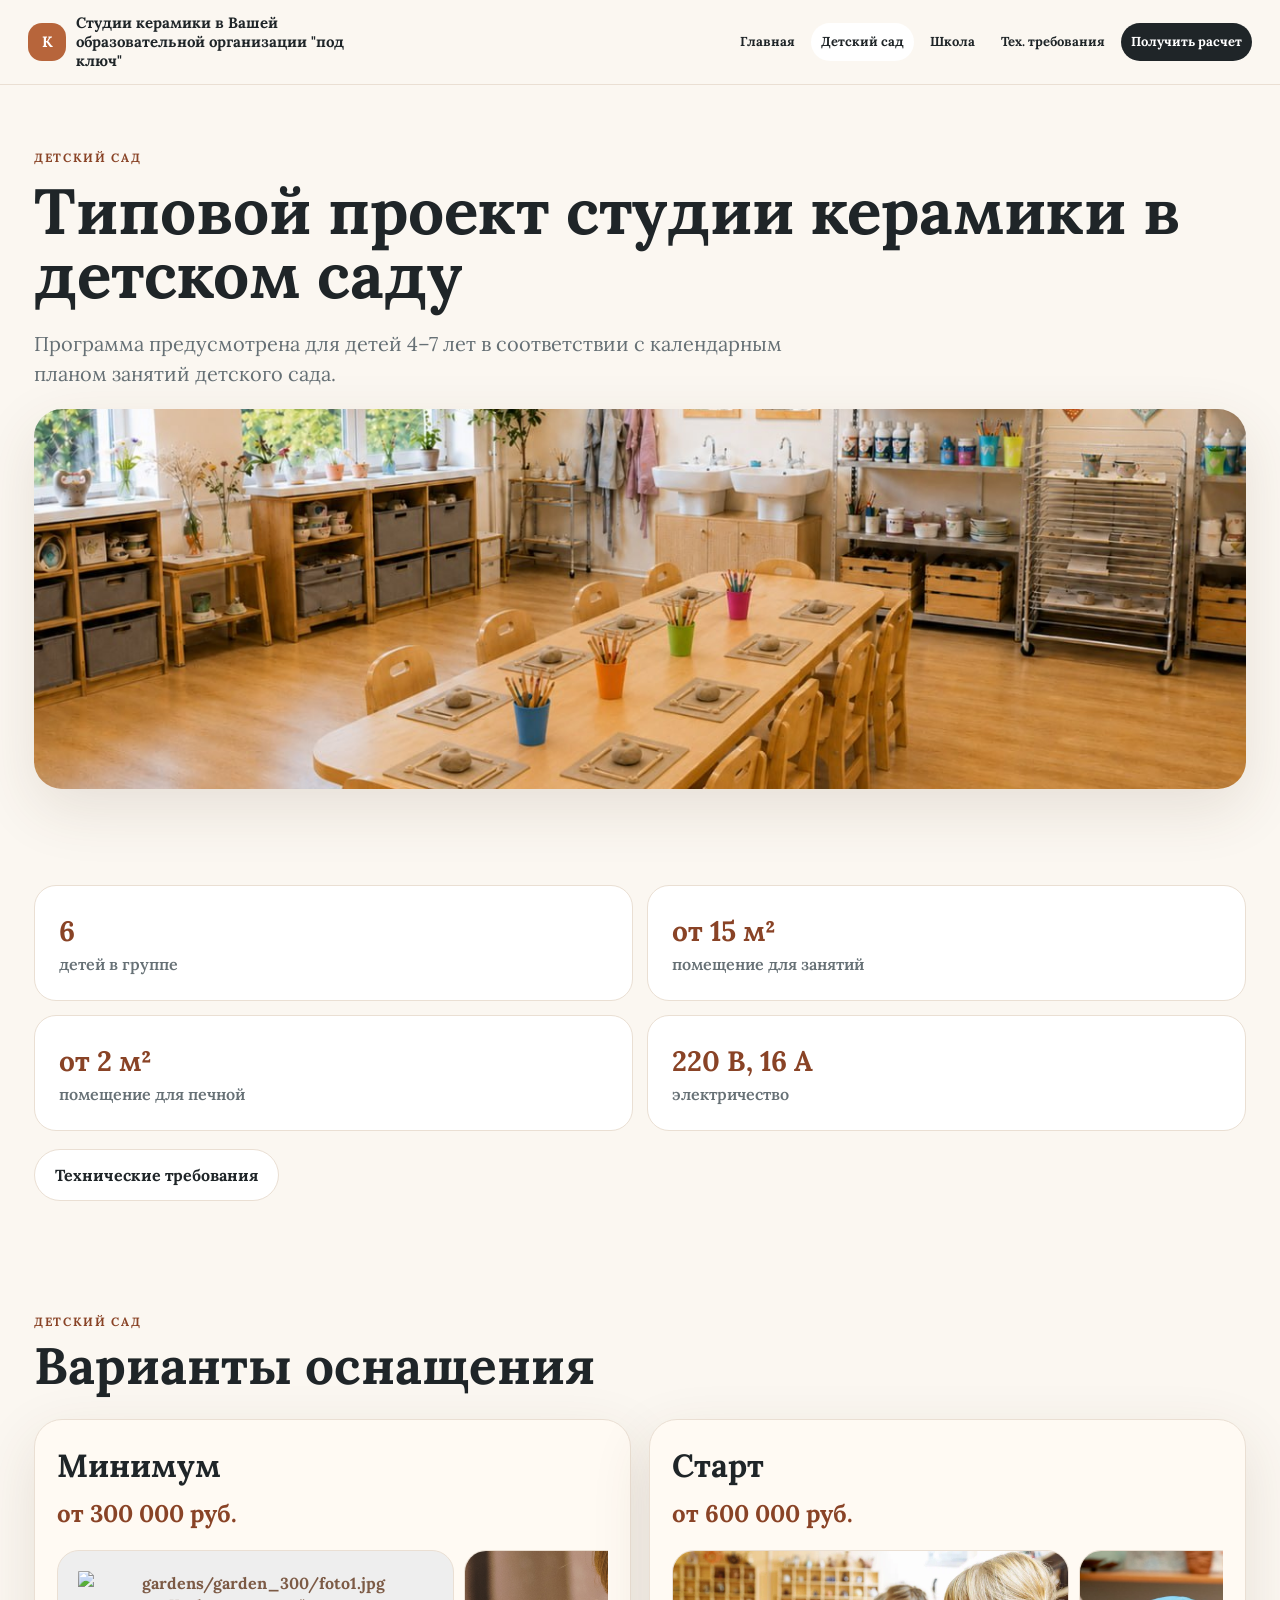
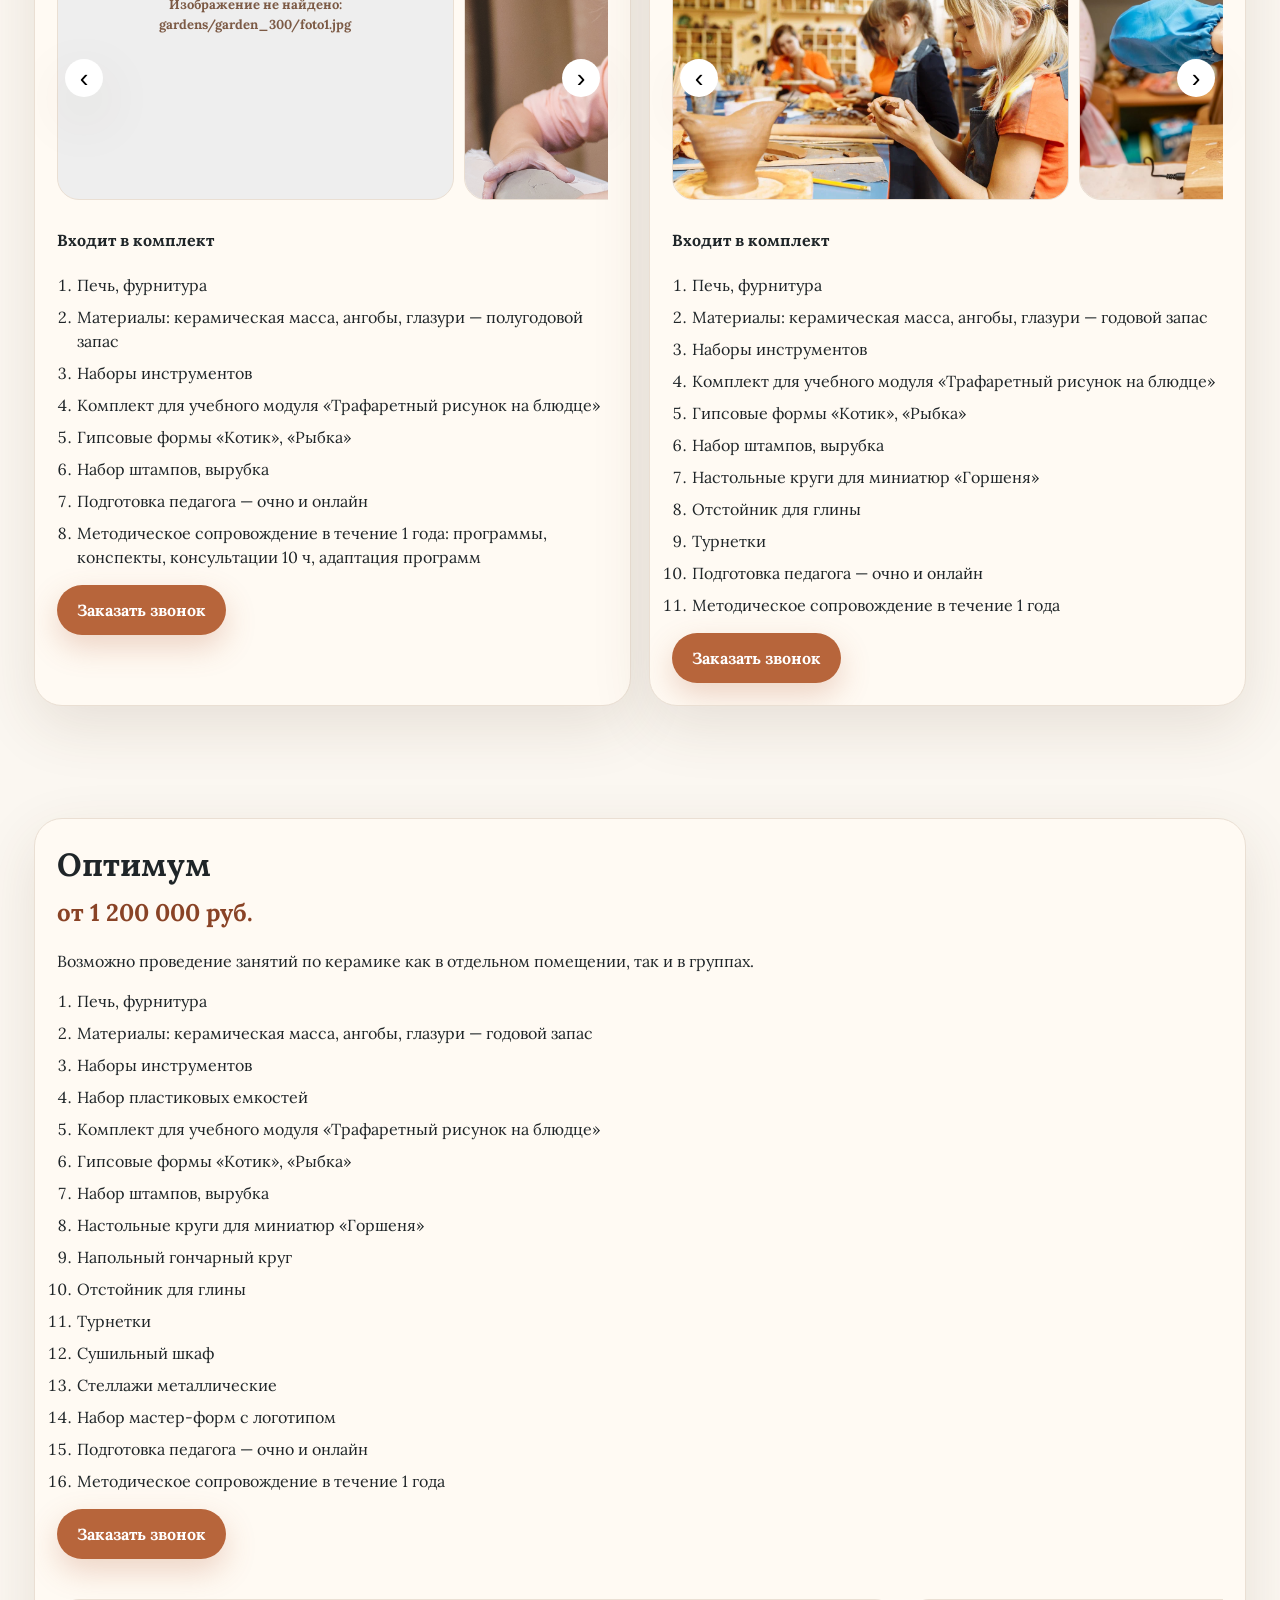
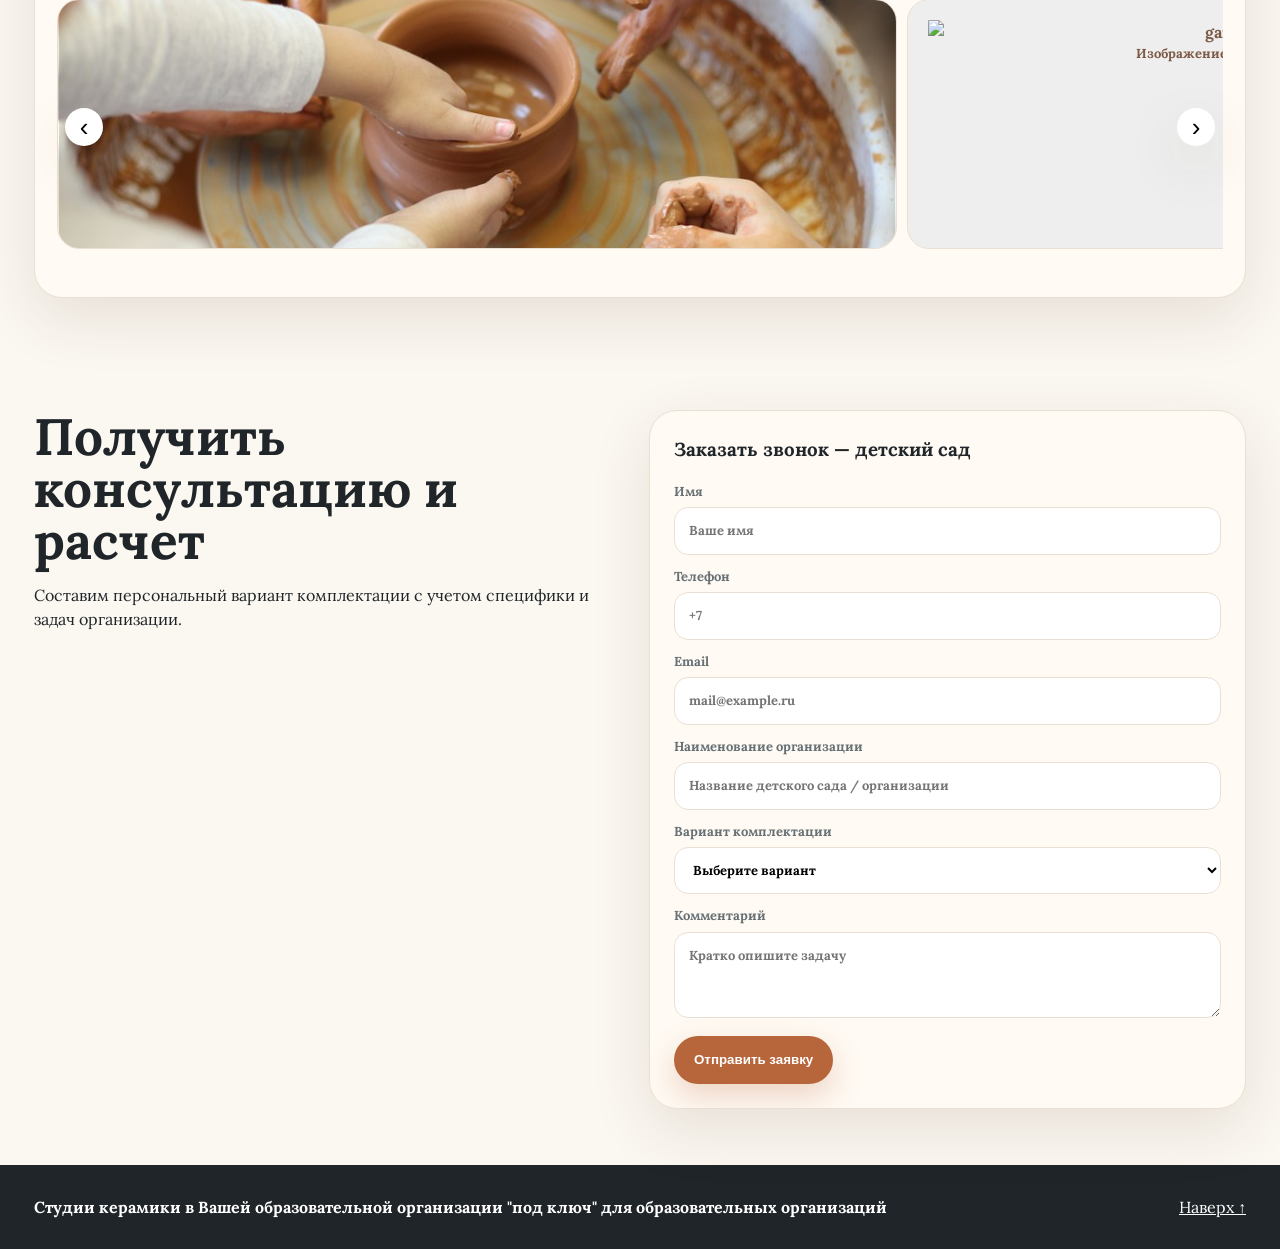
==== commit 5a5632af: "Restore yesterday site version" ====
--- a/detskiy-sad.html
+++ b/detskiy-sad.html
@@ -8,7 +8,7 @@
   <link rel="preconnect" href="https://fonts.googleapis.com">
   <link rel="preconnect" href="https://fonts.gstatic.com" crossorigin>
   <link href="https://fonts.googleapis.com/css2?family=Lora:wght@400;500;600;700&display=swap" rel="stylesheet">
-  <link rel="stylesheet" href="assets/css/styles.css?v=lora-all">
+  <link rel="stylesheet" href="assets/css/styles.css?v=lora-prod">
 </head>
 <body>
 
@@ -36,14 +36,16 @@
 </section>
 <section class="section"><article class="package-card package-wide"><div><h3>Оптимум</h3><p class="price">от 1 200 000 руб.</p><p>Возможно проведение занятий по керамике как в отдельном помещении, так и в группах.</p><ol class="clean-list"><li>Печь, фурнитура</li><li>Материалы: керамическая масса, ангобы, глазури — годовой запас</li><li>Наборы инструментов</li><li>Набор пластиковых емкостей</li><li>Комплект для учебного модуля «Трафаретный рисунок на блюдце»</li><li>Гипсовые формы «Котик», «Рыбка»</li><li>Набор штампов, вырубка</li><li>Настольные круги для миниатюр «Горшеня»</li><li>Напольный гончарный круг</li><li>Отстойник для глины</li><li>Турнетки</li><li>Сушильный шкаф</li><li>Стеллажи металлические</li><li>Набор мастер-форм с логотипом</li><li>Подготовка педагога — очно и онлайн</li><li>Методическое сопровождение в течение 1 года</li></ol><a class="btn btn-primary" href="#sad-form">Заказать звонок</a></div><div><div class="slider"><button class="slider-btn prev" type="button">‹</button><div class="slider-track"><div class="slide"><img class="" src="gardens/garden_1200/foto13.jpg" alt="gardens/garden_1200/foto13.jpg" loading="lazy" data-path="gardens/garden_1200/foto13.jpg"></div><div class="slide"><img class="" src="gardens/garden_1200/foto14.jpg" alt="gardens/garden_1200/foto14.jpg" loading="lazy" data-path="gardens/garden_1200/foto14.jpg"></div><div class="slide"><img class="" src="gardens/garden_1200/foto15.jpg" alt="gardens/garden_1200/foto15.jpg" loading="lazy" data-path="gardens/garden_1200/foto15.jpg"></div><div class="slide"><img class="" src="gardens/garden_1200/foto16.jpg" alt="gardens/garden_1200/foto16.jpg" loading="lazy" data-path="gardens/garden_1200/foto16.jpg"></div><div class="slide"><img class="" src="gardens/garden_1200/foto17.jpg" alt="gardens/garden_1200/foto17.jpg" loading="lazy" data-path="gardens/garden_1200/foto17.jpg"></div><div class="slide"><img class="" src="gardens/garden_1200/foto18.jpg" alt="gardens/garden_1200/foto18.jpg" loading="lazy" data-path="gardens/garden_1200/foto18.jpg"></div></div><button class="slider-btn next" type="button">›</button></div></div></article></section>
 <section id="consult" class="section form-section"><div class="section-head"><h2>Получить консультацию и расчет</h2><p>Составим персональный вариант комплектации с учетом специфики и задач организации.</p></div>
-<form id="sad-form" class="lead-form" action="https://formsubmit.co/info@razvitiekeramiki.ru" method="POST">
+<form id="sad-form" class="lead-form" action="https://formsubmit.co/ooo.dhc.tvorec@gmail.com" method="POST">
+  <input type="hidden" name="_subject" value="Заявка с EDUCERAMIC_GARDEN">
+  <input type="hidden" name="_next" value="https://educeramic.ru/thanks.html">
   <h3>Заказать звонок — детский сад</h3>
   <label>Имя<input name="name" type="text" placeholder="Ваше имя"></label>
   <label>Телефон<input name="phone" type="tel" placeholder="+7"></label>
   <label>Email<input name="email" type="email" placeholder="mail@example.ru"></label>
   <label>Наименование организации<input name="org" type="text" placeholder="Название детского сада / организации"></label>
   <label>Вариант комплектации<select name="Вариант комплектации" required>
-    <option value="">Выберите вариант</option>
+    <option value="" selected disabled hidden>Выберите вариант</option>
     <option value="Минимум">Минимум</option>
     <option value="Старт">Старт</option>
     <option value="Оптимум">Оптимум</option>
@@ -58,6 +60,6 @@
   </div>
   <a href="#top">Наверх ↑</a>
 </footer>
-<script src="assets/js/main.js?v=site-update"></script>
+<script src="assets/js/main.js?v=forms-menu-close"></script>
 </body>
 </html>
--- a/assets/css/styles.css
+++ b/assets/css/styles.css
@@ -1,5 +1,5 @@
 
-:root{--bg:#fbf7f1;--card:#fffaf3;--text:#1f2528;--muted:#667075;--line:#eadfd3;--accent:#b7653b;--accent-dark:#894326;--green:#556b4f;--shadow:0 20px 60px rgba(80,55,35,.12);--radius:28px}*{box-sizing:border-box}html{scroll-behavior:smooth}body{margin:0;font-family:Manrope,Arial,sans-serif;color:var(--text);background:var(--bg);line-height:1.5}.site-header{position:sticky;top:0;z-index:50;display:flex;align-items:center;justify-content:space-between;gap:20px;padding:16px clamp(18px,4vw,52px);background:rgba(251,247,241,.86);backdrop-filter:blur(18px);border-bottom:1px solid var(--line)}.brand{display:flex;align-items:center;gap:10px;color:var(--text);font-weight:800;text-decoration:none}.brand-mark{display:grid;place-items:center;width:38px;height:38px;border-radius:14px;background:var(--accent);color:#fff;flex:0 0 auto}.main-nav{display:flex;align-items:center;gap:12px}.main-nav a{color:var(--text);text-decoration:none;font-weight:700;font-size:14px;padding:10px 12px;border-radius:999px}.main-nav a.active,.main-nav a:hover{background:#fff}.nav-cta{background:var(--text)!important;color:#fff!important}.menu-toggle{display:none;border:0;background:#fff;border-radius:12px;font-size:24px;padding:8px 12px}.hero{display:grid;grid-template-columns:1.1fr .9fr;gap:40px;align-items:center;min-height:calc(100vh - 80px);padding:70px clamp(18px,5vw,76px)}.hero h1,.subhero h1,.section h2,.package-card h3,.choice-card h3,.benefits h3,.lead-form h3,.tech-card h2{font-family:Lora,Manrope,Arial,sans-serif;font-weight:700}.hero h1,.subhero h1{font-size:clamp(36px,6vw,76px);line-height:.95;margin:12px 0 22px}.lead{font-size:clamp(18px,2.4vw,24px);color:var(--muted);max-width:760px}.eyebrow{margin:0 0 8px;text-transform:uppercase;letter-spacing:.14em;color:var(--accent-dark);font-size:12px;font-weight:800}.actions{display:flex;flex-wrap:wrap;gap:12px;margin:28px 0}.btn{display:inline-flex;align-items:center;justify-content:center;min-height:48px;border-radius:999px;padding:13px 20px;text-decoration:none;font-weight:800;border:0;cursor:pointer}.btn-primary{background:var(--accent);color:#fff;box-shadow:0 12px 30px rgba(183,101,59,.25)}.btn-secondary,.btn-card{background:#fff;color:var(--text);border:1px solid var(--line)}.text-link{display:inline-block;margin-top:12px;color:var(--accent-dark);font-weight:800}.hero-card,.package-card,.tech-card,.choice-card,.lead-form,.benefits>div{background:var(--card);border:1px solid var(--line);border-radius:var(--radius);box-shadow:var(--shadow);overflow:hidden}.hero-img,.wide-img{width:100%;height:520px;object-fit:cover;background:#eee}.wide-img{height:420px;border-radius:var(--radius);box-shadow:var(--shadow)}.logo-row{display:flex;flex-wrap:wrap;gap:12px;margin-top:26px}.logo-row img{height:52px;max-width:180px;object-fit:contain;background:#fff;border-radius:16px;padding:8px;border:1px solid var(--line)}.section{padding:70px clamp(18px,5vw,76px)}.section-alt{background:#f0e7dc}.section-head{max-width:780px;margin-bottom:28px}.section h2{font-size:clamp(28px,4vw,52px);line-height:1.02;margin:0 0 16px}.choice-grid,.package-grid,.tech-grid{display:grid;grid-template-columns:repeat(2,minmax(0,1fr));gap:24px}.choice-card{display:grid;grid-template-columns:42% 1fr;gap:18px;padding:16px;align-items:center}.choice-card img{width:100%;height:260px;object-fit:cover;border-radius:22px;background:#eee}.split{display:grid;grid-template-columns:1fr 1fr;gap:30px;align-items:center}.feature-grid{display:grid;grid-template-columns:repeat(2,1fr);gap:12px}.feature-grid div,.stat-grid div{background:#fff;border:1px solid var(--line);padding:24px;border-radius:22px;font-weight:800}.benefits{display:grid;grid-template-columns:repeat(3,1fr);gap:18px}.benefits>div{padding:26px}.subhero{padding:80px clamp(18px,5vw,76px) 40px}.stat-grid{display:grid;grid-template-columns:repeat(4,1fr);gap:14px;margin-bottom:18px}.stat-grid b{display:block;font-size:28px;color:var(--accent-dark)}.stat-grid span{color:var(--muted);font-weight:600}.package-card{padding:24px}.package-wide{display:grid;grid-template-columns:1fr 1fr;gap:24px}.package-card h3{font-size:32px;margin:0 0 6px}.price{font-size:24px;font-weight:900;color:var(--accent-dark);margin:0 0 18px}.clean-list{padding-left:20px}.clean-list li,.simple-list li{margin:8px 0}.simple-list{padding-left:18px}.two-cols{display:grid;grid-template-columns:1fr .85fr;gap:20px}.slider{position:relative;margin:16px 0 20px}.slider-track{display:flex;overflow-x:auto;scroll-snap-type:x mandatory;gap:10px;scrollbar-width:thin}.slide{min-width:78%;scroll-snap-align:start}.slide img{width:100%;height:280px;object-fit:cover;border-radius:22px;background:#eee;border:1px solid var(--line)}.slider-btn{position:absolute;top:50%;transform:translateY(-50%);z-index:2;width:38px;height:38px;border:0;border-radius:999px;background:#fff;box-shadow:var(--shadow);font-size:26px;cursor:pointer}.slider-btn.prev{left:8px}.slider-btn.next{right:8px}.form-section{display:grid;grid-template-columns:repeat(auto-fit,minmax(280px,1fr));gap:18px;align-items:start}.lead-form{padding:24px}.lead-form h3{margin-top:0}.lead-form label{display:block;font-size:13px;font-weight:800;color:var(--muted);margin:12px 0}.lead-form input,.lead-form select,.lead-form textarea{width:100%;margin-top:6px;padding:13px 14px;border-radius:14px;border:1px solid var(--line);font:inherit;background:#fff}.tech-card{padding:28px}.footer{display:flex;justify-content:space-between;gap:24px;padding:34px clamp(18px,5vw,76px);background:#1f2528;color:#fff}.footer a{color:#fff}.image-missing{display:grid!important;place-items:center!important;text-align:center;padding:20px;background:linear-gradient(135deg,#efe5d8,#fff7ed);color:#7c5a45;font-weight:800;border:1px dashed #caa489}.image-missing::after{content:'Изображение не найдено: ' attr(data-path);font-size:13px}@media (max-width:860px){.menu-toggle{display:block}.main-nav{display:none;position:absolute;top:70px;left:18px;right:18px;flex-direction:column;align-items:stretch;background:#fff;border:1px solid var(--line);border-radius:22px;padding:14px;box-shadow:var(--shadow)}.main-nav.open{display:flex}.hero{grid-template-columns:1fr;padding-top:44px;min-height:auto}.hero-img,.wide-img{height:320px}.choice-grid,.package-grid,.tech-grid,.split,.package-wide,.two-cols{grid-template-columns:1fr}.choice-card{grid-template-columns:1fr}.benefits,.stat-grid{grid-template-columns:1fr}.section{padding:48px 18px}.subhero{padding:54px 18px 28px}.slide{min-width:88%}.slide img{height:240px}.footer{display:block}.main-nav a{font-size:16px}.hero h1,.subhero h1{font-size:42px}.logo-row img{height:46px}}
+:root{--bg:#fbf7f1;--card:#fffaf3;--text:#1f2528;--muted:#667075;--line:#eadfd3;--accent:#b7653b;--accent-dark:#894326;--green:#556b4f;--shadow:0 20px 60px rgba(80,55,35,.12);--radius:28px}*{box-sizing:border-box}html{scroll-behavior:smooth}body{margin:0;font-family:Lora,Georgia,serif;color:var(--text);background:var(--bg);line-height:1.5}.site-header{position:sticky;top:0;z-index:50;display:flex;align-items:center;justify-content:space-between;gap:20px;padding:16px clamp(18px,4vw,52px);background:rgba(251,247,241,.86);backdrop-filter:blur(18px);border-bottom:1px solid var(--line)}.brand{display:flex;align-items:center;gap:10px;color:var(--text);font-weight:800;text-decoration:none}.brand-mark{display:grid;place-items:center;width:38px;height:38px;border-radius:14px;background:var(--accent);color:#fff;flex:0 0 auto}.main-nav{display:flex;align-items:center;gap:12px}.main-nav a{color:var(--text);text-decoration:none;font-weight:700;font-size:14px;padding:10px 12px;border-radius:999px}.main-nav a.active,.main-nav a:hover{background:#fff}.nav-cta{background:var(--text)!important;color:#fff!important}.menu-toggle{display:none;border:0;background:#fff;border-radius:12px;font-size:24px;padding:8px 12px}.hero{display:grid;grid-template-columns:1.1fr .9fr;gap:40px;align-items:center;min-height:calc(100vh - 80px);padding:70px clamp(18px,5vw,76px)}.hero h1,.subhero h1,.section h2,.package-card h3,.choice-card h3,.benefits h3,.lead-form h3,.tech-card h2{font-family:Lora,Georgia,serif;font-weight:700}.hero h1,.subhero h1{font-size:clamp(36px,6vw,76px);line-height:.95;margin:12px 0 22px}.lead{font-family:Lora,Georgia,serif;font-size:clamp(18px,2.4vw,24px);color:var(--muted);max-width:760px}.eyebrow{margin:0 0 8px;text-transform:uppercase;letter-spacing:.14em;color:var(--accent-dark);font-size:12px;font-weight:800}.actions{display:flex;flex-wrap:wrap;gap:12px;margin:28px 0}.btn{display:inline-flex;align-items:center;justify-content:center;min-height:48px;border-radius:999px;padding:13px 20px;text-decoration:none;font-weight:800;border:0;cursor:pointer}.btn-primary{background:var(--accent);color:#fff;box-shadow:0 12px 30px rgba(183,101,59,.25)}.btn-secondary,.btn-card{background:#fff;color:var(--text);border:1px solid var(--line)}.text-link{display:inline-block;margin-top:12px;color:var(--accent-dark);font-weight:800}.hero-card,.package-card,.tech-card,.choice-card,.lead-form,.benefits>div{background:var(--card);border:1px solid var(--line);border-radius:var(--radius);box-shadow:var(--shadow);overflow:hidden}.hero-img,.wide-img{width:100%;height:520px;object-fit:cover;background:#eee}.wide-img{height:420px;border-radius:var(--radius);box-shadow:var(--shadow)}.logo-row{display:flex;flex-wrap:wrap;gap:12px;margin-top:26px}.logo-row img{height:52px;max-width:180px;object-fit:contain;background:#fff;border-radius:16px;padding:8px;border:1px solid var(--line)}.section{padding:70px clamp(18px,5vw,76px)}.section-alt{background:#f0e7dc}.section-head{max-width:780px;margin-bottom:28px}.section h2{font-size:clamp(28px,4vw,52px);line-height:1.02;margin:0 0 16px}.choice-grid,.package-grid,.tech-grid{display:grid;grid-template-columns:repeat(2,minmax(0,1fr));gap:24px}.choice-card{display:grid;grid-template-columns:42% 1fr;gap:18px;padding:16px;align-items:center}.choice-card img{width:100%;height:260px;object-fit:cover;border-radius:22px;background:#eee}.split{display:grid;grid-template-columns:1fr 1fr;gap:30px;align-items:center}.feature-grid{display:grid;grid-template-columns:repeat(2,1fr);gap:12px}.feature-grid div,.stat-grid div{background:#fff;border:1px solid var(--line);padding:24px;border-radius:22px;font-weight:800}.benefits{display:grid;grid-template-columns:repeat(3,1fr);gap:18px}.benefits>div{padding:26px}.subhero{padding:80px clamp(18px,5vw,76px) 40px}.stat-grid{display:grid;grid-template-columns:repeat(4,1fr);gap:14px;margin-bottom:18px}.stat-grid b{display:block;font-size:28px;color:var(--accent-dark)}.stat-grid span{color:var(--muted);font-weight:600}.package-card{padding:24px}.package-wide{display:grid;grid-template-columns:1fr 1fr;gap:24px}.package-card h3{font-size:32px;margin:0 0 6px}.price{font-size:24px;font-weight:900;color:var(--accent-dark);margin:0 0 18px}.clean-list{padding-left:20px}.clean-list li,.simple-list li{margin:8px 0}.simple-list{padding-left:18px}.two-cols{display:grid;grid-template-columns:1fr .85fr;gap:20px}.slider{position:relative;margin:16px 0 20px}.slider-track{display:flex;overflow-x:auto;scroll-snap-type:x mandatory;gap:10px;scrollbar-width:thin}.slide{min-width:78%;scroll-snap-align:start}.slide img{width:100%;height:280px;object-fit:cover;border-radius:22px;background:#eee;border:1px solid var(--line)}.slider-btn{position:absolute;top:50%;transform:translateY(-50%);z-index:2;width:38px;height:38px;border:0;border-radius:999px;background:#fff;box-shadow:var(--shadow);font-size:26px;cursor:pointer}.slider-btn.prev{left:8px}.slider-btn.next{right:8px}.form-section{display:grid;grid-template-columns:repeat(auto-fit,minmax(280px,1fr));gap:18px;align-items:start}.lead-form{padding:24px}.lead-form h3{margin-top:0}.lead-form label{display:block;font-size:13px;font-weight:800;color:var(--muted);margin:12px 0}.lead-form input,.lead-form select,.lead-form textarea{width:100%;margin-top:6px;padding:13px 14px;border-radius:14px;border:1px solid var(--line);font:inherit;background:#fff}.tech-card{padding:28px}.footer{display:flex;justify-content:space-between;gap:24px;padding:34px clamp(18px,5vw,76px);background:#1f2528;color:#fff}.footer a{color:#fff}.image-missing{display:grid!important;place-items:center!important;text-align:center;padding:20px;background:linear-gradient(135deg,#efe5d8,#fff7ed);color:#7c5a45;font-weight:800;border:1px dashed #caa489}.image-missing::after{content:'Изображение не найдено: ' attr(data-path);font-size:13px}@media (max-width:860px){.menu-toggle{display:block}.main-nav{display:none;position:absolute;top:70px;left:18px;right:18px;flex-direction:column;align-items:stretch;background:#fff;border:1px solid var(--line);border-radius:22px;padding:14px;box-shadow:var(--shadow)}.main-nav.open{display:flex}.hero{grid-template-columns:1fr;padding-top:44px;min-height:auto}.hero-img,.wide-img{height:320px}.choice-grid,.package-grid,.tech-grid,.split,.package-wide,.two-cols{grid-template-columns:1fr}.choice-card{grid-template-columns:1fr}.benefits,.stat-grid{grid-template-columns:1fr}.section{padding:48px 18px}.subhero{padding:54px 18px 28px}.slide{min-width:88%}.slide img{height:240px}.footer{display:block}.main-nav a{font-size:16px}.hero h1,.subhero h1{font-size:42px}.logo-row img{height:46px}}
 
 @media (min-width:861px) and (max-width:1280px){
   .site-header{padding:14px 28px;gap:14px}
